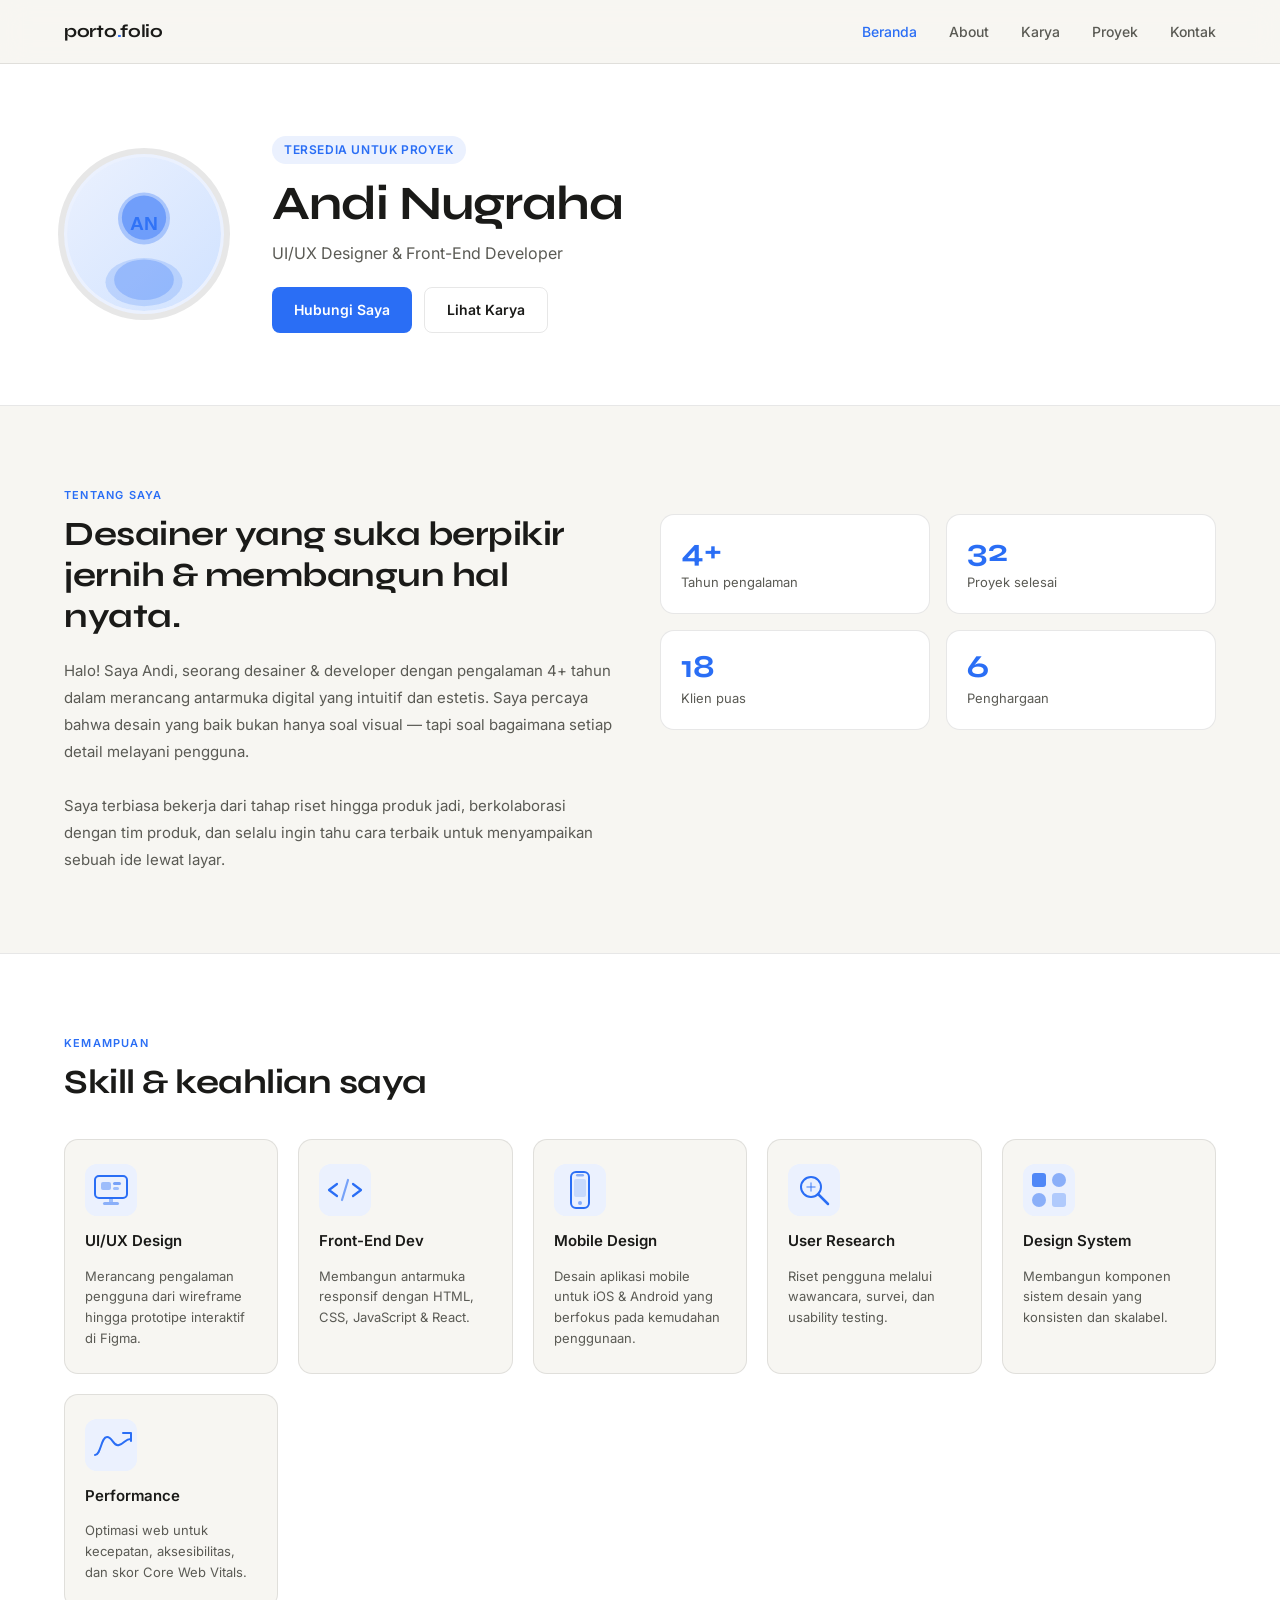
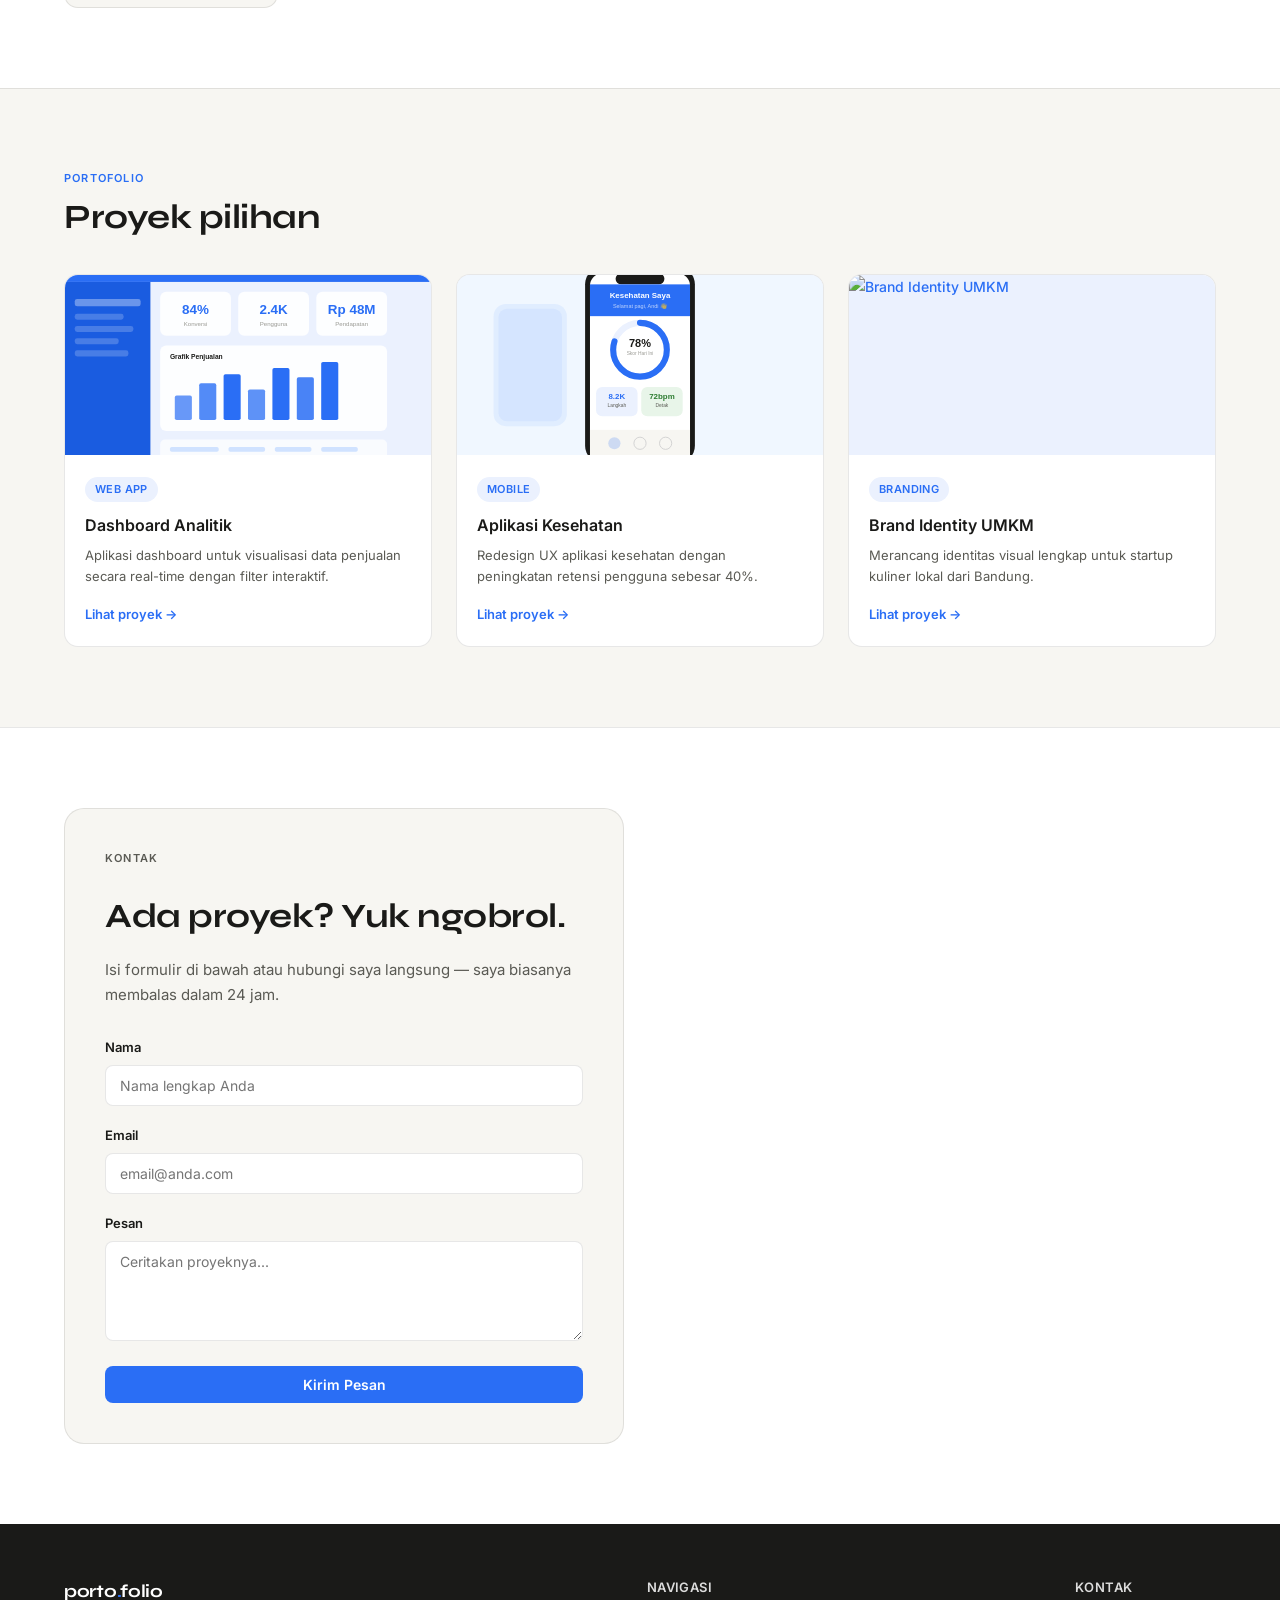
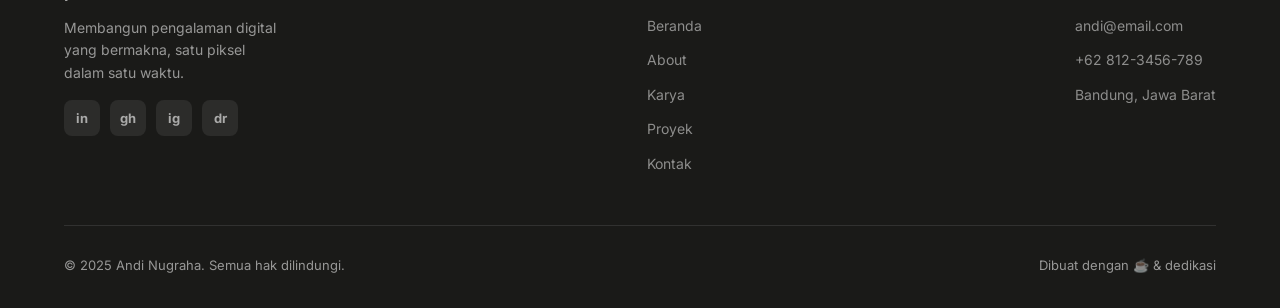
==== index.html @ 12b33050 "Add files via upload" ====
<!DOCTYPE html>
<html lang="id">
<head>
  <meta charset="UTF-8" />
  <meta name="viewport" content="width=device-width, initial-scale=1.0" />
  <title>Portofolio — Andi Nugraha</title>

  <!-- Google Fonts -->
  <link rel="preconnect" href="https://fonts.googleapis.com" />
  <link rel="preconnect" href="https://fonts.gstatic.com" crossorigin />
  <link href="https://fonts.googleapis.com/css2?family=Inter:wght@300;400;500;600&family=Syne:wght@400;600;700&display=swap" rel="stylesheet" />

  <!-- Stylesheet -->
  <link rel="stylesheet" href="style.css" />
</head>
<body>

  <!-- ══════════════════════════════
       NAVIGATION
       ══════════════════════════════ -->
  <nav>
    <a href="#beranda" class="nav-logo">porto<span>.</span>folio</a>
    <ul class="nav-links" id="navLinks">
      <li><a href="#beranda">Beranda</a></li>
      <li><a href="#about">About</a></li>
      <li><a href="#karya">Karya</a></li>
      <li><a href="#proyek">Proyek</a></li>
      <li><a href="#kontak">Kontak</a></li>
    </ul>
    <button class="nav-toggle" id="navToggle" aria-label="Buka menu" aria-expanded="false">
      <span></span>
      <span></span>
      <span></span>
    </button>
  </nav>


  <main>

    <!-- ══════════════════════════════
         HERO — #beranda
         ══════════════════════════════ -->
    <section id="beranda">
      <div class="hero-photo">
        <!-- Ganti dengan foto Anda: <img src="assets/images/avatar.jpg" alt="Foto Andi Nugraha" /> -->
        <img src="assets/images/avatar.svg" alt="Foto Andi Nugraha" />
      </div>
      <div class="hero-text">
        <div class="hero-badge">Tersedia untuk proyek</div>
        <h1 class="hero-name">Andi Nugraha</h1>
        <p class="hero-title">UI/UX Designer &amp; Front-End Developer</p>
        <div class="hero-cta">
          <a href="#kontak" class="btn btn-primary">Hubungi Saya</a>
          <a href="#karya" class="btn btn-outline">Lihat Karya</a>
        </div>
      </div>
    </section>


    <!-- ══════════════════════════════
         ABOUT — #about
         ══════════════════════════════ -->
    <section id="about">
      <p class="section-label">Tentang Saya</p>
      <div class="about-grid">

        <div>
          <h2 class="section-title">Desainer yang suka berpikir jernih &amp; membangun hal nyata.</h2>
          <p class="about-text">
            Halo! Saya Andi, seorang desainer &amp; developer dengan pengalaman 4+ tahun dalam
            merancang antarmuka digital yang intuitif dan estetis. Saya percaya bahwa desain yang
            baik bukan hanya soal visual — tapi soal bagaimana setiap detail melayani pengguna.
            <br /><br />
            Saya terbiasa bekerja dari tahap riset hingga produk jadi, berkolaborasi dengan tim
            produk, dan selalu ingin tahu cara terbaik untuk menyampaikan sebuah ide lewat layar.
          </p>
        </div>

        <div class="about-stats">
          <div class="stat-card">
            <div class="stat-num">4+</div>
            <div class="stat-label">Tahun pengalaman</div>
          </div>
          <div class="stat-card">
            <div class="stat-num">32</div>
            <div class="stat-label">Proyek selesai</div>
          </div>
          <div class="stat-card">
            <div class="stat-num">18</div>
            <div class="stat-label">Klien puas</div>
          </div>
          <div class="stat-card">
            <div class="stat-num">6</div>
            <div class="stat-label">Penghargaan</div>
          </div>
        </div>

      </div>
    </section>


    <!-- ══════════════════════════════
         SKILLS — #karya
         ══════════════════════════════ -->
    <section id="karya">
      <p class="section-label">Kemampuan</p>
      <h2 class="section-title">Skill &amp; keahlian saya</h2>
      <div class="skills-grid">

        <div class="skill-card">
          <div class="skill-icon">
            <img src="assets/icons/skill-uiux.svg" alt="UI/UX icon" />
          </div>
          <div class="skill-name">UI/UX Design</div>
          <p class="skill-desc">Merancang pengalaman pengguna dari wireframe hingga prototipe interaktif di Figma.</p>
        </div>

        <div class="skill-card">
          <div class="skill-icon">
            <img src="assets/icons/skill-frontend.svg" alt="Frontend icon" />
          </div>
          <div class="skill-name">Front-End Dev</div>
          <p class="skill-desc">Membangun antarmuka responsif dengan HTML, CSS, JavaScript &amp; React.</p>
        </div>

        <div class="skill-card">
          <div class="skill-icon">
            <img src="assets/icons/skill-mobile.svg" alt="Mobile icon" />
          </div>
          <div class="skill-name">Mobile Design</div>
          <p class="skill-desc">Desain aplikasi mobile untuk iOS &amp; Android yang berfokus pada kemudahan penggunaan.</p>
        </div>

        <div class="skill-card">
          <div class="skill-icon">
            <img src="assets/icons/skill-research.svg" alt="Research icon" />
          </div>
          <div class="skill-name">User Research</div>
          <p class="skill-desc">Riset pengguna melalui wawancara, survei, dan usability testing.</p>
        </div>

        <div class="skill-card">
          <div class="skill-icon">
            <img src="assets/icons/skill-designsystem.svg" alt="Design System icon" />
          </div>
          <div class="skill-name">Design System</div>
          <p class="skill-desc">Membangun komponen sistem desain yang konsisten dan skalabel.</p>
        </div>

        <div class="skill-card">
          <div class="skill-icon">
            <img src="assets/icons/skill-performance.svg" alt="Performance icon" />
          </div>
          <div class="skill-name">Performance</div>
          <p class="skill-desc">Optimasi web untuk kecepatan, aksesibilitas, dan skor Core Web Vitals.</p>
        </div>

      </div>
    </section>


    <!-- ══════════════════════════════
         PROJECTS — #proyek
         ══════════════════════════════ -->
    <section id="proyek">
      <p class="section-label">Portofolio</p>
      <h2 class="section-title">Proyek pilihan</h2>
      <div class="projects-grid">

        <div class="project-card">
          <div class="project-thumb">
            <img src="assets/images/project1.svg" alt="Dashboard Analitik" />
          </div>
          <div class="project-body">
            <span class="project-tag">Web App</span>
            <p class="project-name">Dashboard Analitik</p>
            <p class="project-desc">Aplikasi dashboard untuk visualisasi data penjualan secara real-time dengan filter interaktif.</p>
            <a href="#" class="project-link">Lihat proyek →</a>
          </div>
        </div>

        <div class="project-card">
          <div class="project-thumb">
            <img src="assets/images/project2.svg" alt="Aplikasi Kesehatan" />
          </div>
          <div class="project-body">
            <span class="project-tag">Mobile</span>
            <p class="project-name">Aplikasi Kesehatan</p>
            <p class="project-desc">Redesign UX aplikasi kesehatan dengan peningkatan retensi pengguna sebesar 40%.</p>
            <a href="#" class="project-link">Lihat proyek →</a>
          </div>
        </div>

        <div class="project-card">
          <div class="project-thumb">
            <img src="assets/images/project3.svg" alt="Brand Identity UMKM" />
          </div>
          <div class="project-body">
            <span class="project-tag">Branding</span>
            <p class="project-name">Brand Identity UMKM</p>
            <p class="project-desc">Merancang identitas visual lengkap untuk startup kuliner lokal dari Bandung.</p>
            <a href="#" class="project-link">Lihat proyek →</a>
          </div>
        </div>

      </div>
    </section>


    <!-- ══════════════════════════════
         CONTACT — #kontak
         ══════════════════════════════ -->
    <section id="kontak">
      <div class="kontak-inner">
        <p class="section-label">Kontak</p>
        <h2 class="section-title">Ada proyek? Yuk ngobrol.</h2>
        <p>Isi formulir di bawah atau hubungi saya langsung — saya biasanya membalas dalam 24 jam.</p>

        <div class="form-group">
          <label for="nama">Nama</label>
          <input type="text" id="nama" placeholder="Nama lengkap Anda" />
        </div>
        <div class="form-group">
          <label for="email">Email</label>
          <input type="email" id="email" placeholder="email@anda.com" />
        </div>
        <div class="form-group">
          <label for="pesan">Pesan</label>
          <textarea id="pesan" placeholder="Ceritakan proyeknya..."></textarea>
        </div>

        <button class="btn btn-primary btn-full" onclick="kirimPesan()">Kirim Pesan</button>
      </div>
    </section>

  </main>


  <!-- ══════════════════════════════
       FOOTER
       ══════════════════════════════ -->
  <footer>
    <div class="footer-top">

      <div class="footer-brand">
        <a href="#beranda" class="nav-logo">porto<span>.</span>folio</a>
        <p>Membangun pengalaman digital yang bermakna, satu piksel dalam satu waktu.</p>
        <div class="footer-socials">
          <a href="#" class="social-btn" aria-label="LinkedIn">in</a>
          <a href="#" class="social-btn" aria-label="GitHub">gh</a>
          <a href="#" class="social-btn" aria-label="Instagram">ig</a>
          <a href="#" class="social-btn" aria-label="Dribbble">dr</a>
        </div>
      </div>

      <div class="footer-col">
        <h4>Navigasi</h4>
        <ul>
          <li><a href="#beranda">Beranda</a></li>
          <li><a href="#about">About</a></li>
          <li><a href="#karya">Karya</a></li>
          <li><a href="#proyek">Proyek</a></li>
          <li><a href="#kontak">Kontak</a></li>
        </ul>
      </div>

      <div class="footer-col">
        <h4>Kontak</h4>
        <ul>
          <li><a href="mailto:andi@email.com">andi@email.com</a></li>
          <li><a href="tel:+628123456789">+62 812-3456-789</a></li>
          <li><a href="#">Bandung, Jawa Barat</a></li>
        </ul>
      </div>

    </div>
    <div class="footer-bottom">
      <span>© 2025 Andi Nugraha. Semua hak dilindungi.</span>
      <span>Dibuat dengan ☕ &amp; dedikasi</span>
    </div>
  </footer>

  <!-- Script -->
  <script src="script.js"></script>

</body>
</html>
---- style.css ----
/* ══════════════════════════════════
   PORTFOLIO — style.css
   ══════════════════════════════════ */

/* ── RESET & BASE ── */
*, *::before, *::after {
  box-sizing: border-box;
  margin: 0;
  padding: 0;
}

:root {
  --bg:           #F7F6F2;
  --surface:      #FFFFFF;
  --ink:          #1A1A18;
  --ink-2:        #5A5A54;
  --ink-3:        #9A9A94;
  --accent:       #2A6EF5;
  --accent-light: #EBF1FE;
  --border:       rgba(26, 26, 24, 0.10);
  --radius:       14px;
  --nav-h:        64px;
}

html {
  scroll-behavior: smooth;
}

body {
  font-family: 'Inter', sans-serif;
  background: var(--bg);
  color: var(--ink);
  line-height: 1.7;
  font-size: 15px;
}


/* ══════════════════════════════════
   NAVIGATION
   ══════════════════════════════════ */
nav {
  position: fixed;
  top: 0; left: 0; right: 0;
  z-index: 100;
  height: var(--nav-h);
  background: rgba(247, 246, 242, 0.88);
  backdrop-filter: blur(14px);
  border-bottom: 1px solid var(--border);
  display: flex;
  align-items: center;
  justify-content: space-between;
  padding: 0 5%;
}

.nav-logo {
  font-family: 'Syne', sans-serif;
  font-size: 18px;
  font-weight: 700;
  letter-spacing: -0.3px;
  color: var(--ink);
  text-decoration: none;
}

.nav-logo span {
  color: var(--accent);
}

.nav-links {
  display: flex;
  gap: 2rem;
  list-style: none;
}

.nav-links a {
  text-decoration: none;
  font-size: 14px;
  font-weight: 500;
  color: var(--ink-2);
  transition: color 0.2s;
}

.nav-links a:hover {
  color: var(--accent);
}

.nav-toggle {
  display: none;
  cursor: pointer;
  background: none;
  border: none;
  padding: 6px;
}

.nav-toggle span {
  display: block;
  width: 22px;
  height: 2px;
  background: var(--ink);
  margin: 4px 0;
  transition: transform 0.25s, opacity 0.25s;
}


/* ══════════════════════════════════
   LAYOUT
   ══════════════════════════════════ */
main {
  padding-top: var(--nav-h);
}

section {
  padding: 80px 5%;
}


/* ══════════════════════════════════
   SHARED COMPONENTS
   ══════════════════════════════════ */
.section-label {
  font-size: 11px;
  font-weight: 600;
  letter-spacing: 1.2px;
  text-transform: uppercase;
  color: var(--accent);
  margin-bottom: 10px;
}

.section-title {
  font-family: 'Syne', sans-serif;
  font-size: clamp(22px, 3.5vw, 34px);
  font-weight: 700;
  letter-spacing: -0.5px;
  margin-bottom: 20px;
  line-height: 1.2;
}

.btn {
  display: inline-flex;
  align-items: center;
  gap: 6px;
  padding: 10px 22px;
  border-radius: 8px;
  font-size: 14px;
  font-weight: 600;
  text-decoration: none;
  transition: all 0.2s;
  cursor: pointer;
  border: none;
  font-family: 'Inter', sans-serif;
}

.btn-primary {
  background: var(--accent);
  color: #fff;
}

.btn-primary:hover {
  background: #1a5ce0;
  transform: translateY(-1px);
}

.btn-outline {
  background: transparent;
  color: var(--ink);
  border: 1.5px solid var(--border);
}

.btn-outline:hover {
  border-color: var(--accent);
  color: var(--accent);
}


/* ══════════════════════════════════
   HERO SECTION — #beranda
   ══════════════════════════════════ */
#beranda {
  background: var(--surface);
  border-bottom: 1px solid var(--border);
  display: flex;
  align-items: center;
  gap: 48px;
  padding: 72px 5%;
}

.hero-photo {
  flex-shrink: 0;
  width: 160px;
  height: 160px;
  border-radius: 50%;
  overflow: hidden;
  border: 3px solid var(--accent-light);
  outline: 6px solid var(--border);
  background: var(--accent-light);
  display: flex;
  align-items: center;
  justify-content: center;
}

.hero-photo img {
  width: 100%;
  height: 100%;
  object-fit: cover;
}

.hero-photo-placeholder {
  width: 100%;
  height: 100%;
  display: flex;
  align-items: center;
  justify-content: center;
  background: linear-gradient(135deg, var(--accent-light) 0%, #D0E2FF 100%);
  color: var(--accent);
  font-size: 48px;
  font-weight: 700;
  font-family: 'Syne', sans-serif;
}

.hero-text {
  flex: 1;
}

.hero-badge {
  display: inline-block;
  font-size: 12px;
  font-weight: 600;
  letter-spacing: 0.6px;
  text-transform: uppercase;
  background: var(--accent-light);
  color: var(--accent);
  padding: 4px 12px;
  border-radius: 20px;
  margin-bottom: 12px;
}

.hero-name {
  font-family: 'Syne', sans-serif;
  font-size: clamp(28px, 5vw, 48px);
  font-weight: 700;
  line-height: 1.15;
  letter-spacing: -1px;
  color: var(--ink);
  margin-bottom: 8px;
}

.hero-title {
  font-size: 16px;
  color: var(--ink-2);
  margin-bottom: 20px;
}

.hero-cta {
  display: flex;
  gap: 12px;
  flex-wrap: wrap;
}


/* ══════════════════════════════════
   ABOUT SECTION — #about
   ══════════════════════════════════ */
#about {
  background: var(--bg);
}

.about-grid {
  display: grid;
  grid-template-columns: 1fr 1fr;
  gap: 40px;
  align-items: start;
}

.about-text {
  color: var(--ink-2);
  line-height: 1.8;
}

.about-stats {
  display: grid;
  grid-template-columns: 1fr 1fr;
  gap: 16px;
}

.stat-card {
  background: var(--surface);
  border: 1px solid var(--border);
  border-radius: var(--radius);
  padding: 20px;
}

.stat-num {
  font-family: 'Syne', sans-serif;
  font-size: 32px;
  font-weight: 700;
  color: var(--accent);
  line-height: 1;
  margin-bottom: 4px;
}

.stat-label {
  font-size: 13px;
  color: var(--ink-2);
}


/* ══════════════════════════════════
   SKILLS SECTION — #karya
   ══════════════════════════════════ */
#karya {
  background: var(--surface);
  border-top: 1px solid var(--border);
}

.skills-grid {
  display: grid;
  grid-template-columns: repeat(auto-fill, minmax(200px, 1fr));
  gap: 20px;
  margin-top: 36px;
}

.skill-card {
  background: var(--bg);
  border: 1px solid var(--border);
  border-radius: var(--radius);
  padding: 24px 20px;
  display: flex;
  flex-direction: column;
  align-items: flex-start;
  gap: 12px;
  transition: border-color 0.2s, transform 0.2s;
}

.skill-card:hover {
  border-color: var(--accent);
  transform: translateY(-3px);
}

.skill-icon {
  width: 52px;
  height: 52px;
  border-radius: 12px;
  overflow: hidden;
  background: var(--accent-light);
  display: flex;
  align-items: center;
  justify-content: center;
  font-size: 24px;
}

.skill-icon img {
  width: 100%;
  height: 100%;
  object-fit: contain;
}

.skill-name {
  font-weight: 600;
  font-size: 15px;
  color: var(--ink);
}

.skill-desc {
  font-size: 13px;
  color: var(--ink-2);
  line-height: 1.6;
}


/* ══════════════════════════════════
   PROJECTS SECTION — #proyek
   ══════════════════════════════════ */
#proyek {
  background: var(--bg);
  border-top: 1px solid var(--border);
}

.projects-grid {
  display: grid;
  grid-template-columns: repeat(auto-fill, minmax(280px, 1fr));
  gap: 24px;
  margin-top: 36px;
}

.project-card {
  background: var(--surface);
  border: 1px solid var(--border);
  border-radius: var(--radius);
  overflow: hidden;
  transition: transform 0.2s, border-color 0.2s;
}

.project-card:hover {
  transform: translateY(-4px);
  border-color: var(--accent);
}

.project-thumb {
  width: 100%;
  height: 180px;
  background: var(--accent-light);
  display: flex;
  align-items: center;
  justify-content: center;
  color: var(--accent);
  font-size: 14px;
  font-weight: 500;
  overflow: hidden;
}

.project-thumb img {
  width: 100%;
  height: 100%;
  object-fit: cover;
}

.project-body {
  padding: 20px;
}

.project-tag {
  display: inline-block;
  font-size: 11px;
  font-weight: 600;
  letter-spacing: 0.4px;
  text-transform: uppercase;
  background: var(--accent-light);
  color: var(--accent);
  padding: 3px 10px;
  border-radius: 20px;
  margin-bottom: 10px;
}

.project-name {
  font-weight: 600;
  font-size: 16px;
  margin-bottom: 6px;
}

.project-desc {
  font-size: 13px;
  color: var(--ink-2);
  line-height: 1.6;
  margin-bottom: 14px;
}

.project-link {
  font-size: 13px;
  font-weight: 600;
  color: var(--accent);
  text-decoration: none;
  display: inline-flex;
  align-items: center;
  gap: 4px;
}

.project-link:hover {
  text-decoration: underline;
}


/* ══════════════════════════════════
   CONTACT SECTION — #kontak
   ══════════════════════════════════ */
#kontak {
  background: var(--surface);
  border-top: 1px solid var(--border);
}

.kontak-inner {
  max-width: 560px;
  background: var(--bg);
  border: 1px solid var(--border);
  border-radius: 20px;
  padding: 40px;
}

.kontak-inner p {
  color: var(--ink-2);
  margin-bottom: 28px;
}

.form-group {
  margin-bottom: 18px;
}

.form-group label {
  display: block;
  font-size: 13px;
  font-weight: 600;
  margin-bottom: 7px;
  color: var(--ink);
}

.form-group input,
.form-group textarea {
  width: 100%;
  padding: 11px 14px;
  border: 1.5px solid var(--border);
  border-radius: 8px;
  font-family: 'Inter', sans-serif;
  font-size: 14px;
  color: var(--ink);
  background: var(--surface);
  transition: border-color 0.2s;
  outline: none;
  resize: vertical;
}

.form-group input:focus,
.form-group textarea:focus {
  border-color: var(--accent);
}

.form-group textarea {
  min-height: 100px;
}

.btn-full {
  width: 100%;
  justify-content: center;
}


/* ══════════════════════════════════
   FOOTER
   ══════════════════════════════════ */
footer {
  background: var(--ink);
  color: rgba(255, 255, 255, 0.55);
  padding: 52px 5% 32px;
}

.footer-top {
  display: flex;
  justify-content: space-between;
  align-items: flex-start;
  gap: 40px;
  flex-wrap: wrap;
  padding-bottom: 40px;
  border-bottom: 1px solid rgba(255, 255, 255, 0.10);
  margin-bottom: 28px;
}

.footer-brand .nav-logo {
  color: #fff;
}

.footer-brand p {
  font-size: 14px;
  margin-top: 10px;
  max-width: 220px;
  line-height: 1.6;
}

.footer-col h4 {
  font-size: 13px;
  font-weight: 600;
  letter-spacing: 0.4px;
  color: rgba(255, 255, 255, 0.85);
  text-transform: uppercase;
  margin-bottom: 14px;
}

.footer-col ul {
  list-style: none;
}

.footer-col ul li {
  margin-bottom: 9px;
}

.footer-col ul a {
  font-size: 14px;
  color: rgba(255, 255, 255, 0.5);
  text-decoration: none;
  transition: color 0.2s;
}

.footer-col ul a:hover {
  color: #fff;
}

.footer-socials {
  display: flex;
  gap: 10px;
  margin-top: 16px;
}

.social-btn {
  width: 36px;
  height: 36px;
  border-radius: 8px;
  background: rgba(255, 255, 255, 0.08);
  display: flex;
  align-items: center;
  justify-content: center;
  color: rgba(255, 255, 255, 0.6);
  text-decoration: none;
  font-size: 13px;
  font-weight: 700;
  transition: background 0.2s, color 0.2s;
}

.social-btn:hover {
  background: var(--accent);
  color: #fff;
}

.footer-bottom {
  display: flex;
  justify-content: space-between;
  flex-wrap: wrap;
  gap: 8px;
  font-size: 13px;
}

.footer-bottom a {
  color: rgba(255, 255, 255, 0.4);
  text-decoration: none;
}

.footer-bottom a:hover {
  color: #fff;
}


/* ══════════════════════════════════
   RESPONSIVE — MOBILE
   ══════════════════════════════════ */
@media (max-width: 768px) {
  #beranda {
    flex-direction: column;
    text-align: center;
    padding: 48px 5%;
    gap: 28px;
  }

  .hero-cta {
    justify-content: center;
  }

  .about-grid {
    grid-template-columns: 1fr;
  }

  .nav-links {
    display: none;
    flex-direction: column;
    position: absolute;
    top: var(--nav-h);
    left: 0;
    right: 0;
    background: rgba(247, 246, 242, 0.98);
    padding: 16px 5%;
    border-bottom: 1px solid var(--border);
    gap: 1rem;
  }

  .nav-links.open {
    display: flex;
  }

  .nav-toggle {
    display: block;
  }

  .kontak-inner {
    padding: 28px 20px;
  }

  .footer-top {
    flex-direction: column;
  }
}


/* ══════════════════════════════════
   ACCESSIBILITY
   ══════════════════════════════════ */
@media (prefers-reduced-motion: reduce) {
  *, *::before, *::after {
    transition: none !important;
    animation: none !important;
  }
}
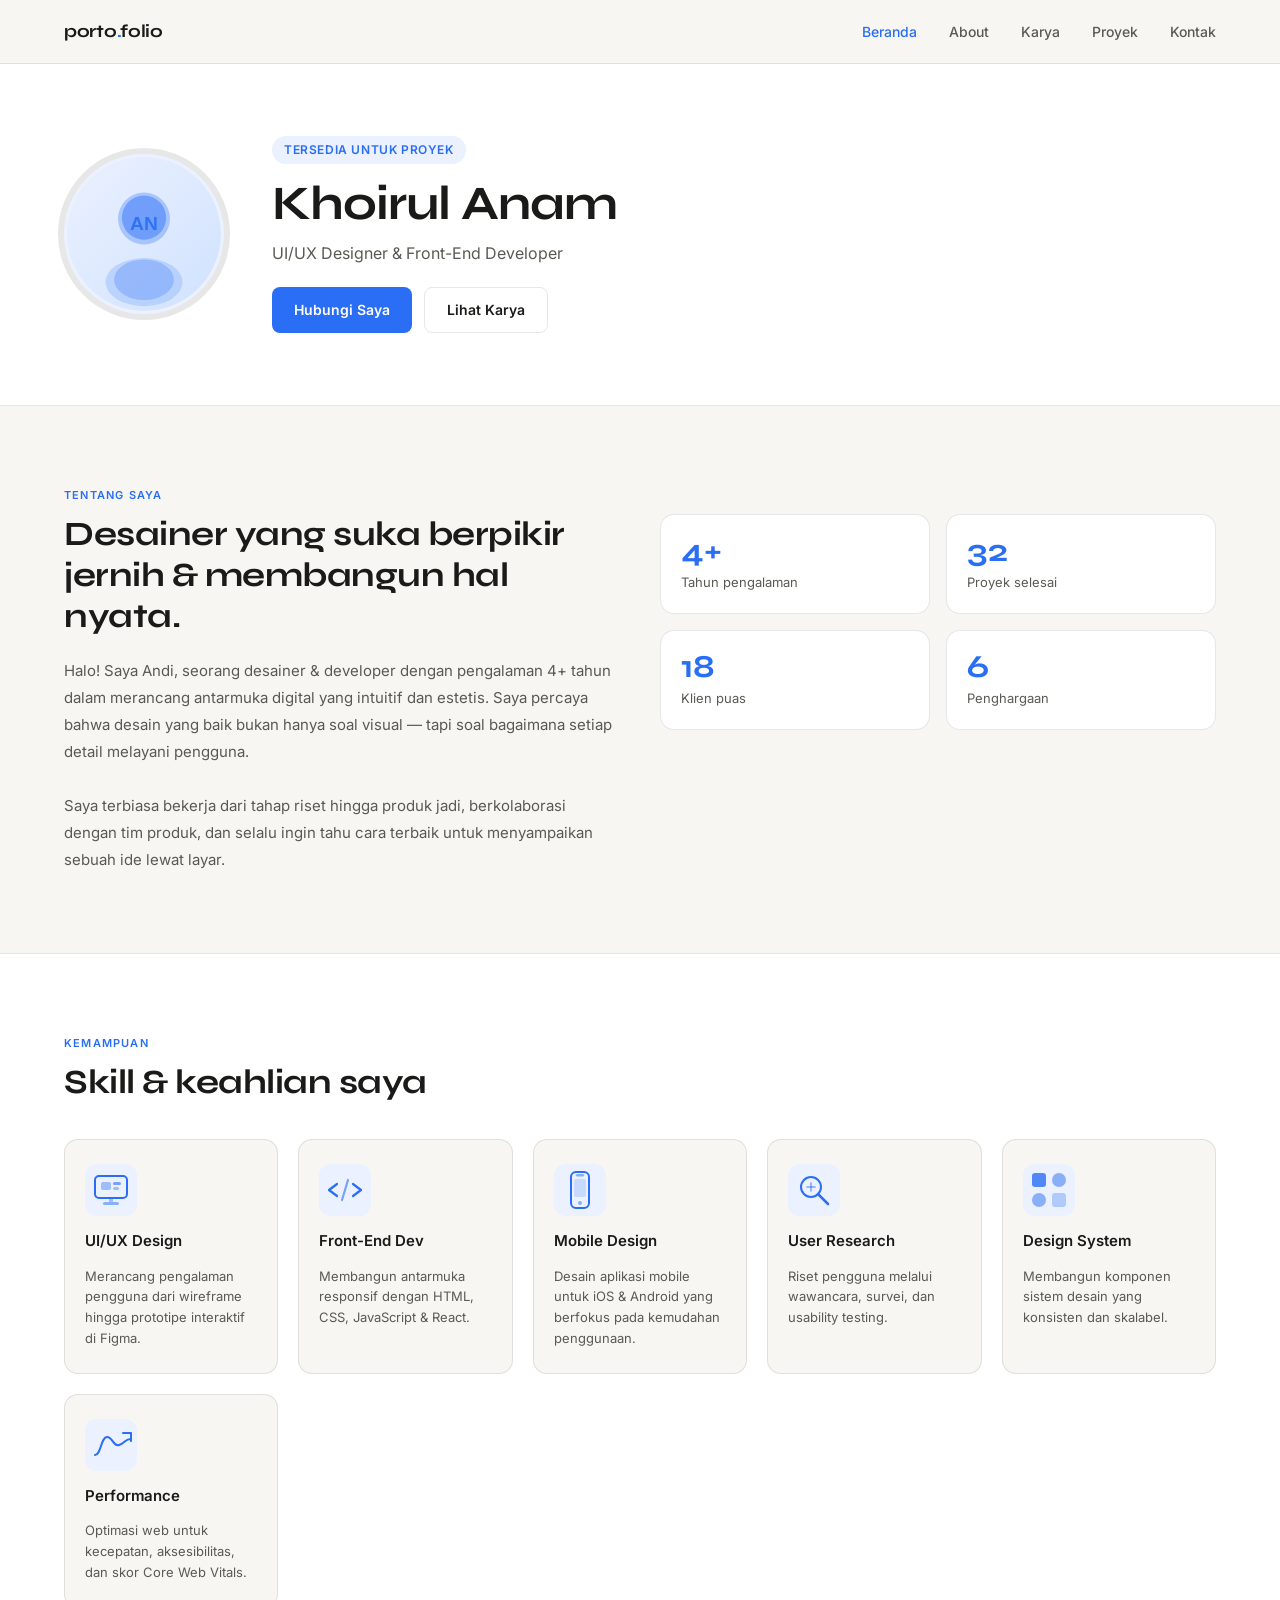
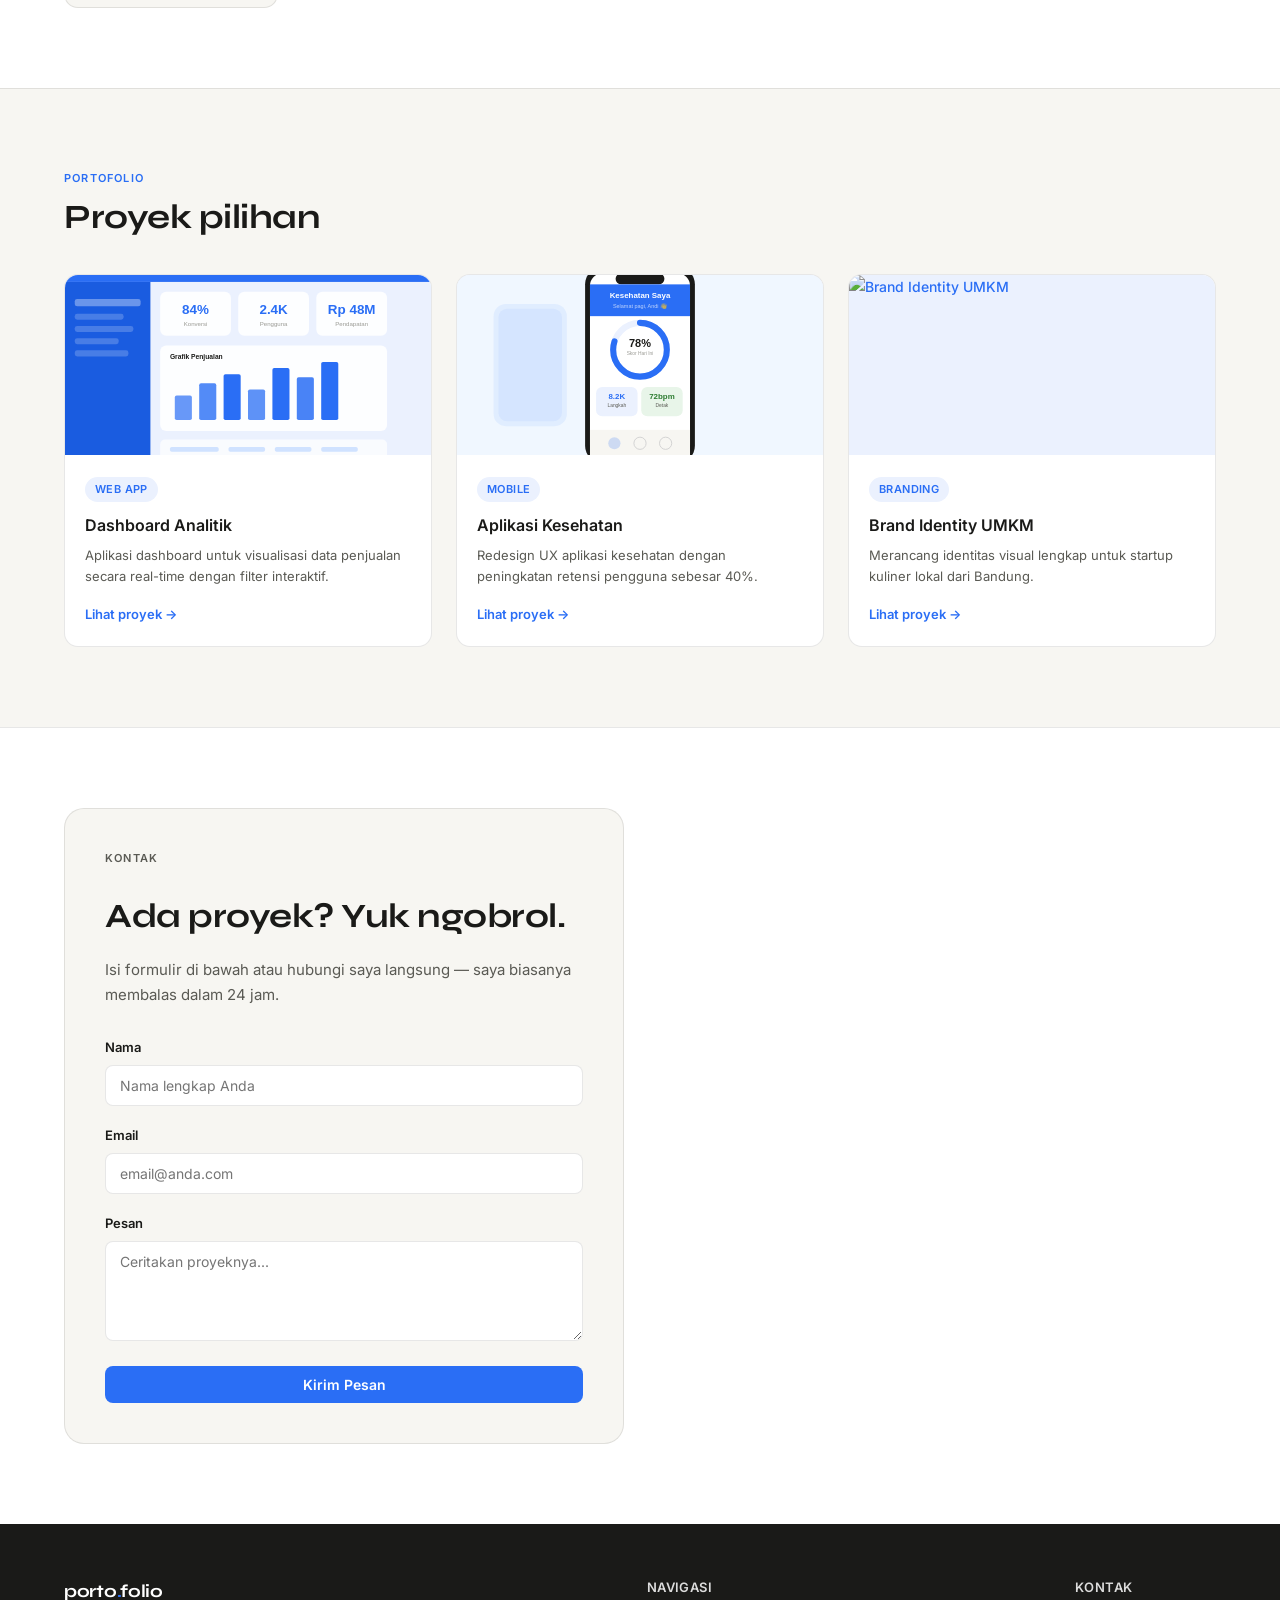
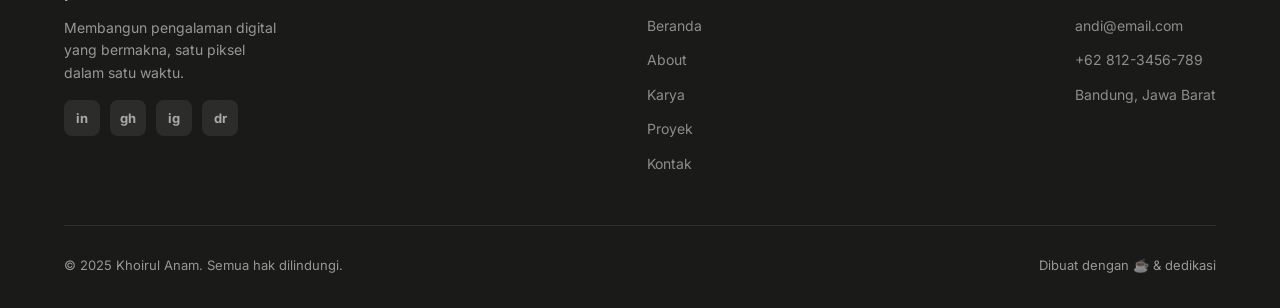
==== commit dccbd09a: "update nam" ====
--- a/index.html
+++ b/index.html
@@ -3,7 +3,7 @@
 <head>
   <meta charset="UTF-8" />
   <meta name="viewport" content="width=device-width, initial-scale=1.0" />
-  <title>Portofolio — Andi Nugraha</title>
+  <title>Portofolio — Khoirul Anam</title>
 
   <!-- Google Fonts -->
   <link rel="preconnect" href="https://fonts.googleapis.com" />
@@ -42,12 +42,12 @@
          ══════════════════════════════ -->
     <section id="beranda">
       <div class="hero-photo">
-        <!-- Ganti dengan foto Anda: <img src="assets/images/avatar.jpg" alt="Foto Andi Nugraha" /> -->
-        <img src="assets/images/avatar.svg" alt="Foto Andi Nugraha" />
+        <!-- Ganti dengan foto Anda: <img src="assets/images/avatar.jpg" alt="Foto Khoirul Anam" /> -->
+        <img src="assets/images/avatar.svg" alt="Foto Khoirul Anam" />
       </div>
       <div class="hero-text">
         <div class="hero-badge">Tersedia untuk proyek</div>
-        <h1 class="hero-name">Andi Nugraha</h1>
+        <h1 class="hero-name">Khoirul Anam</h1>
         <p class="hero-title">UI/UX Designer &amp; Front-End Developer</p>
         <div class="hero-cta">
           <a href="#kontak" class="btn btn-primary">Hubungi Saya</a>
@@ -275,7 +275,7 @@
 
     </div>
     <div class="footer-bottom">
-      <span>© 2025 Andi Nugraha. Semua hak dilindungi.</span>
+      <span>© 2025 Khoirul Anam. Semua hak dilindungi.</span>
       <span>Dibuat dengan ☕ &amp; dedikasi</span>
     </div>
   </footer>
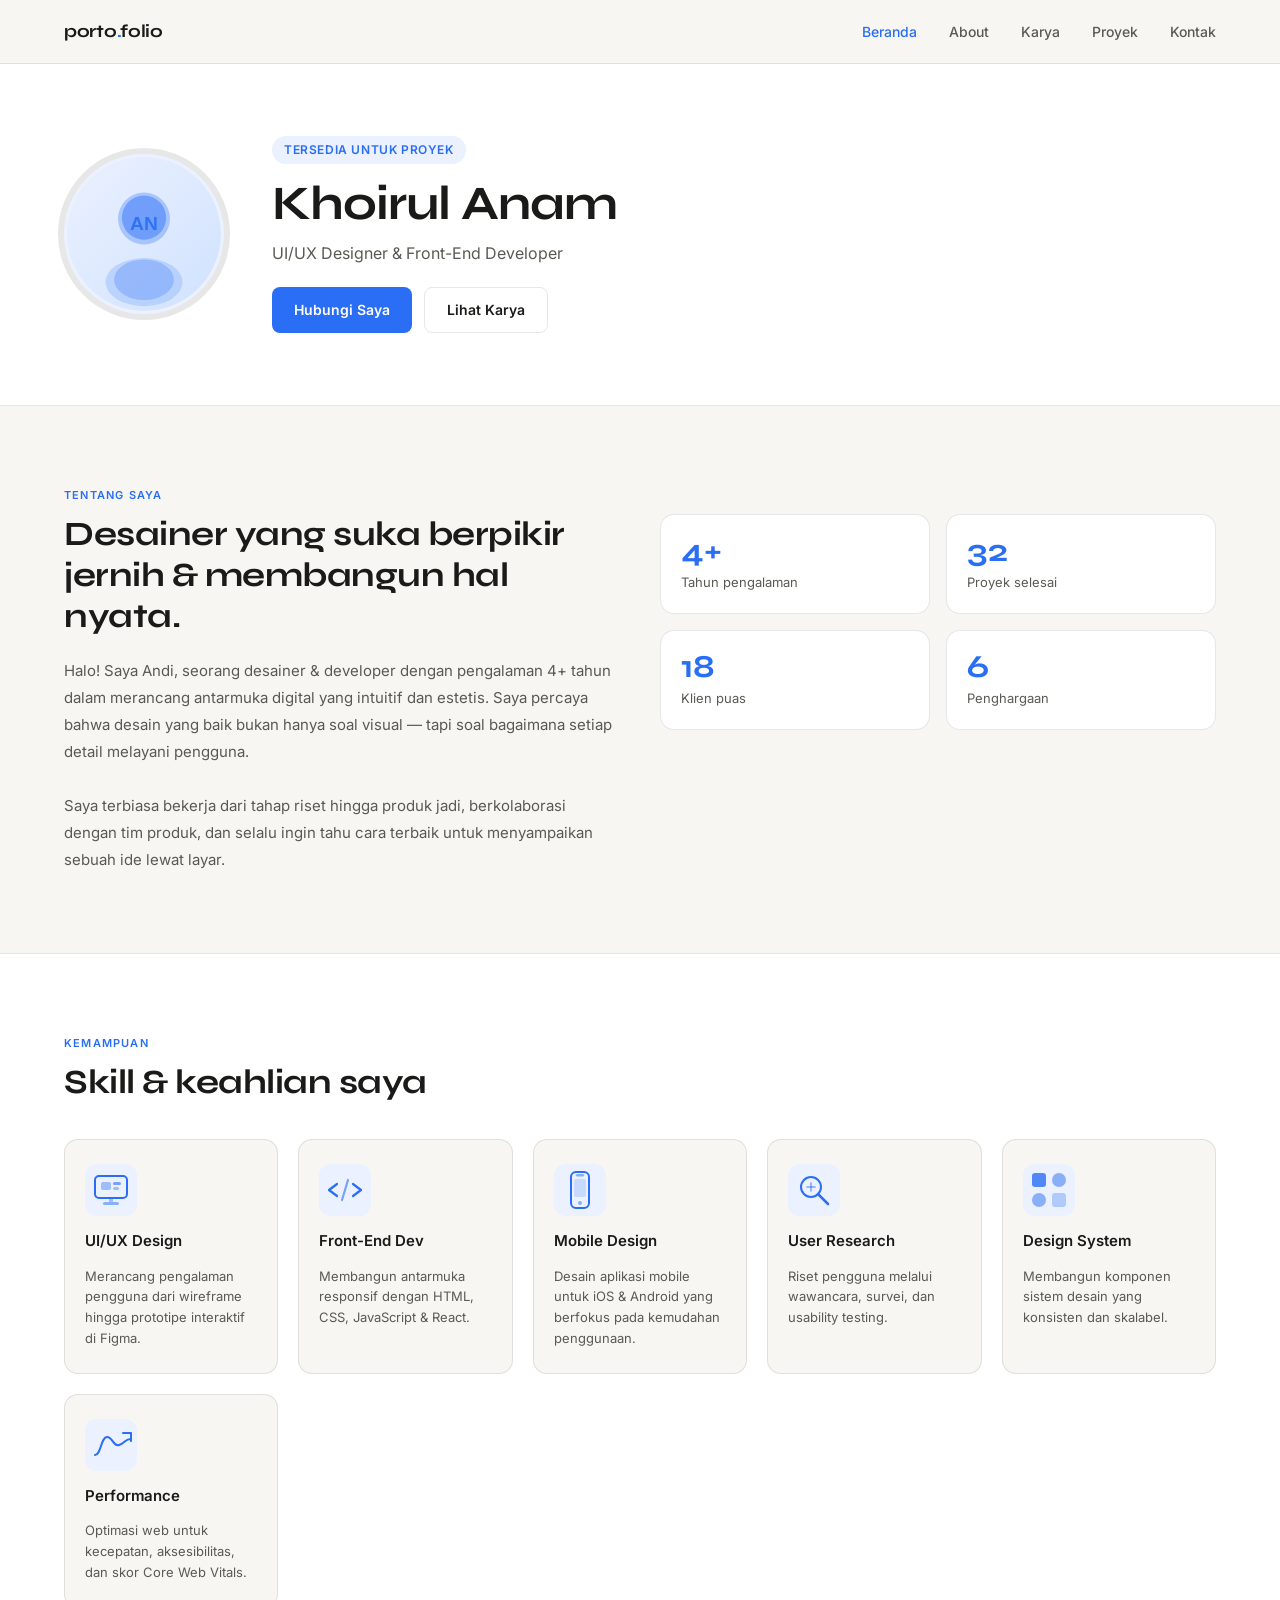
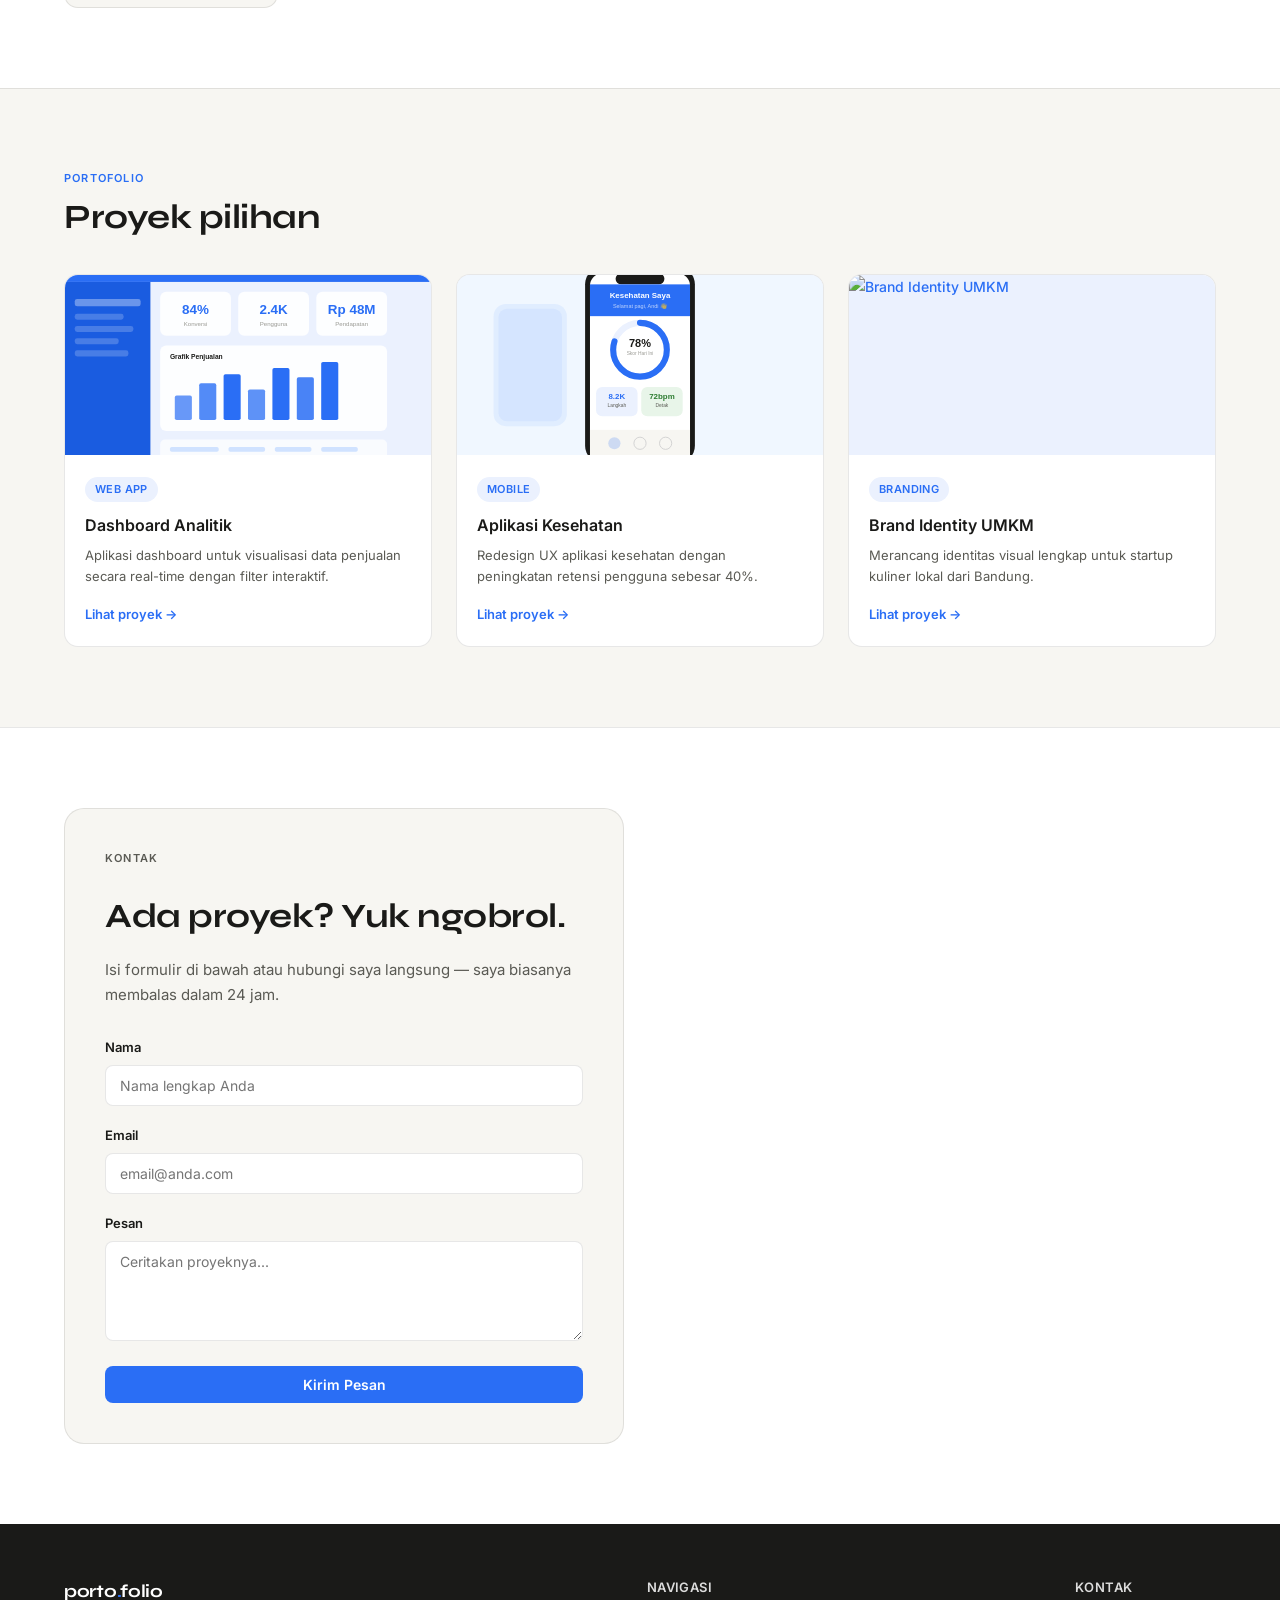
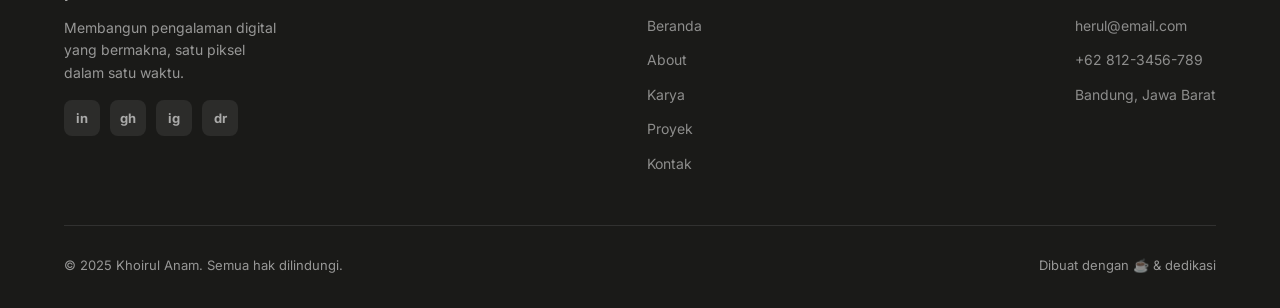
==== commit 5ccd5591: "update nam" ====
--- a/index.html
+++ b/index.html
@@ -267,7 +267,7 @@
       <div class="footer-col">
         <h4>Kontak</h4>
         <ul>
-          <li><a href="mailto:andi@email.com">andi@email.com</a></li>
+          <li><a href="mailto:andi@email.com">herul@email.com</a></li>
           <li><a href="tel:+628123456789">+62 812-3456-789</a></li>
           <li><a href="#">Bandung, Jawa Barat</a></li>
         </ul>
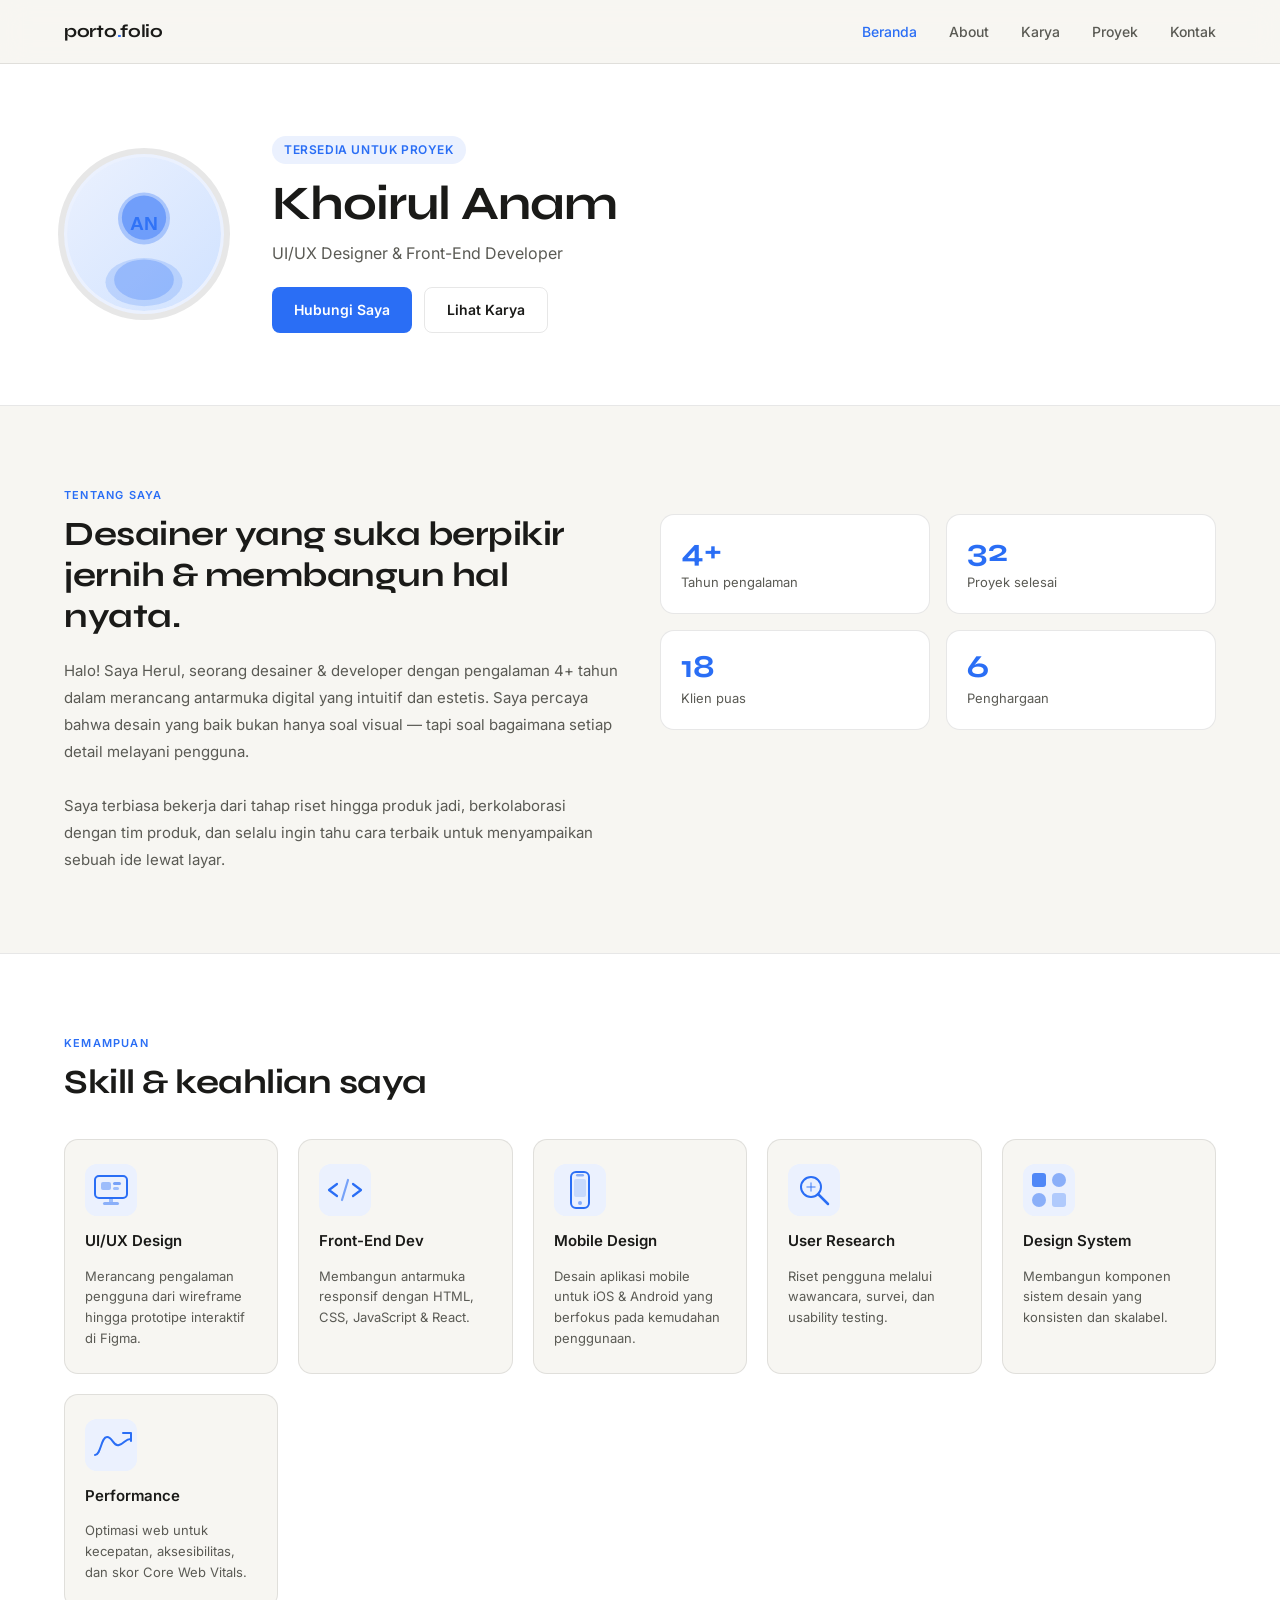
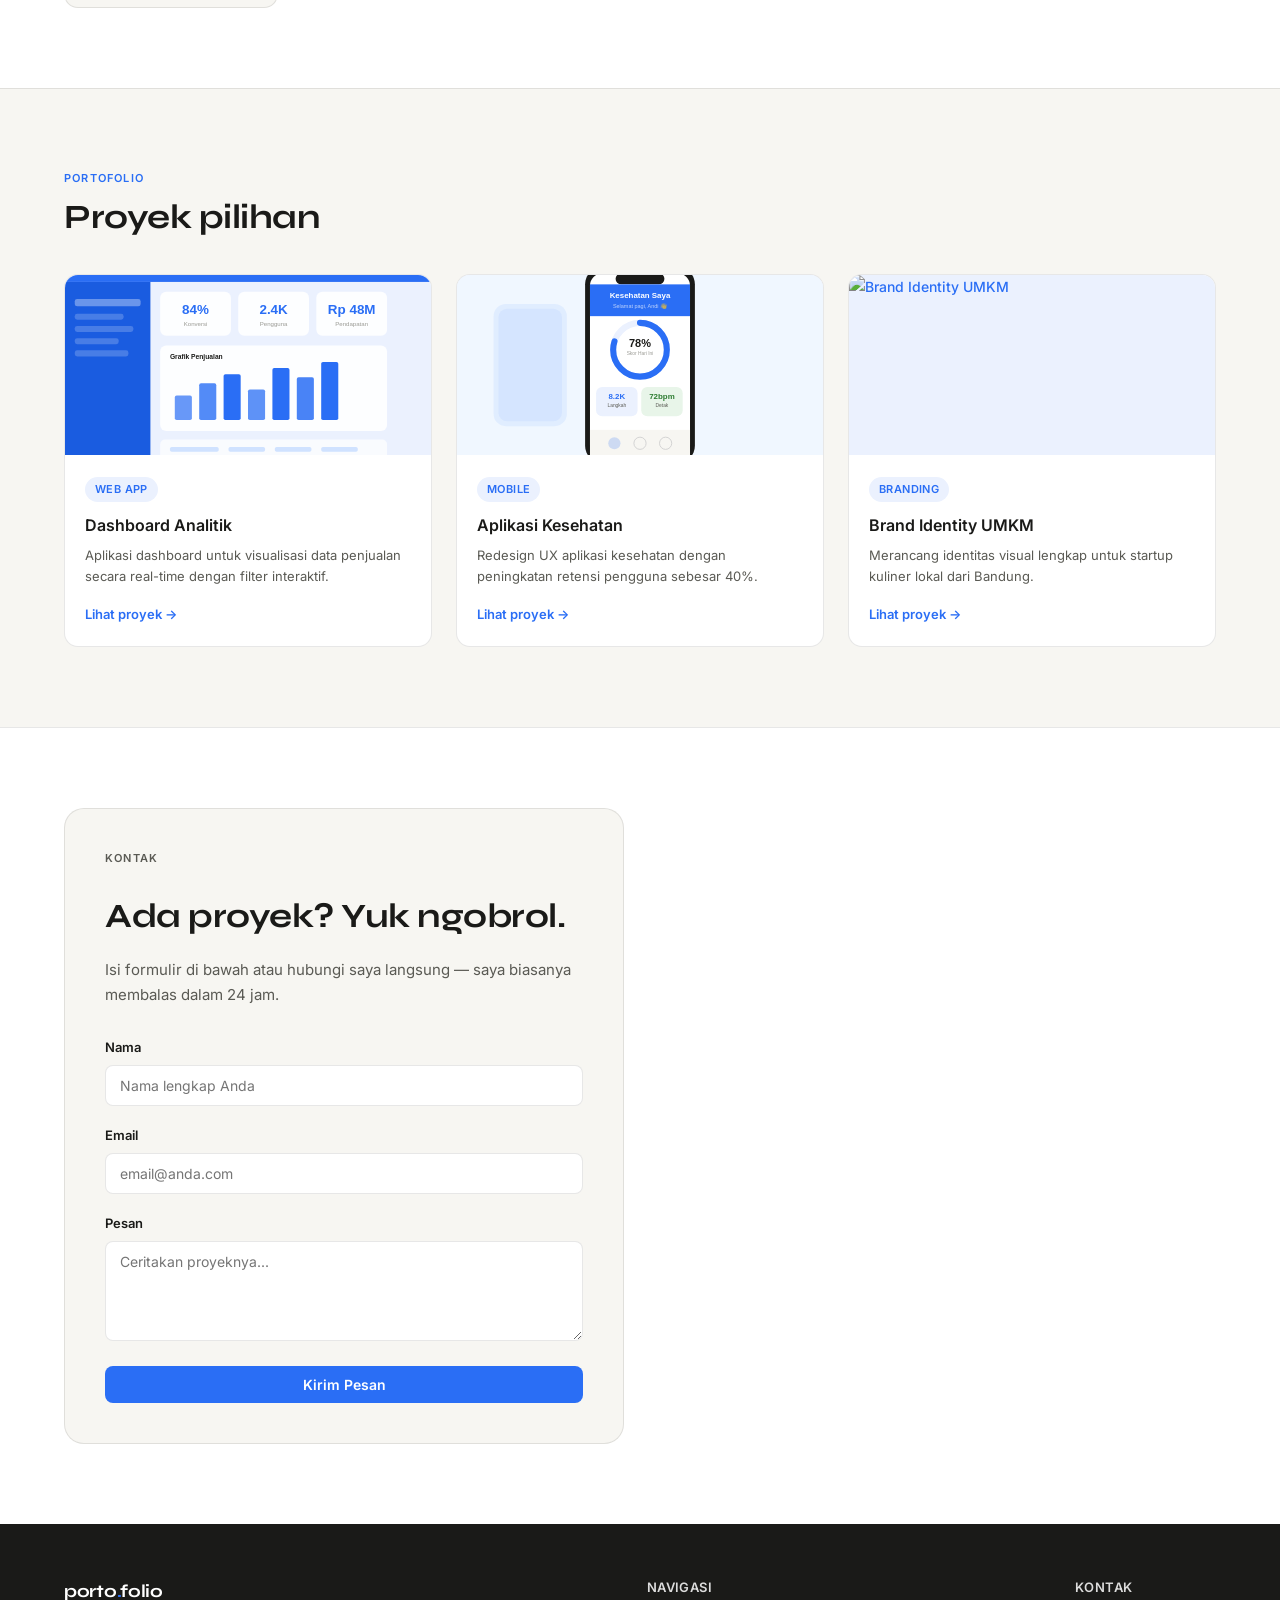
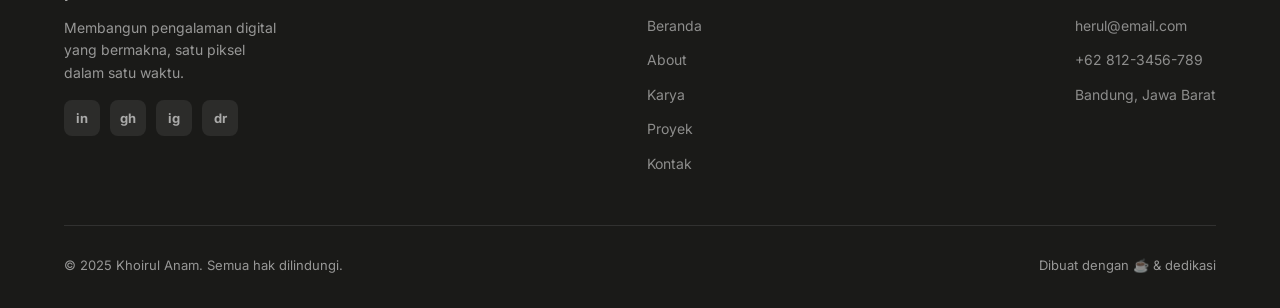
==== commit f8e9b76c: "update nam" ====
--- a/index.html
+++ b/index.html
@@ -67,7 +67,7 @@
         <div>
           <h2 class="section-title">Desainer yang suka berpikir jernih &amp; membangun hal nyata.</h2>
           <p class="about-text">
-            Halo! Saya Andi, seorang desainer &amp; developer dengan pengalaman 4+ tahun dalam
+            Halo! Saya Herul, seorang desainer &amp; developer dengan pengalaman 4+ tahun dalam
             merancang antarmuka digital yang intuitif dan estetis. Saya percaya bahwa desain yang
             baik bukan hanya soal visual — tapi soal bagaimana setiap detail melayani pengguna.
             <br /><br />
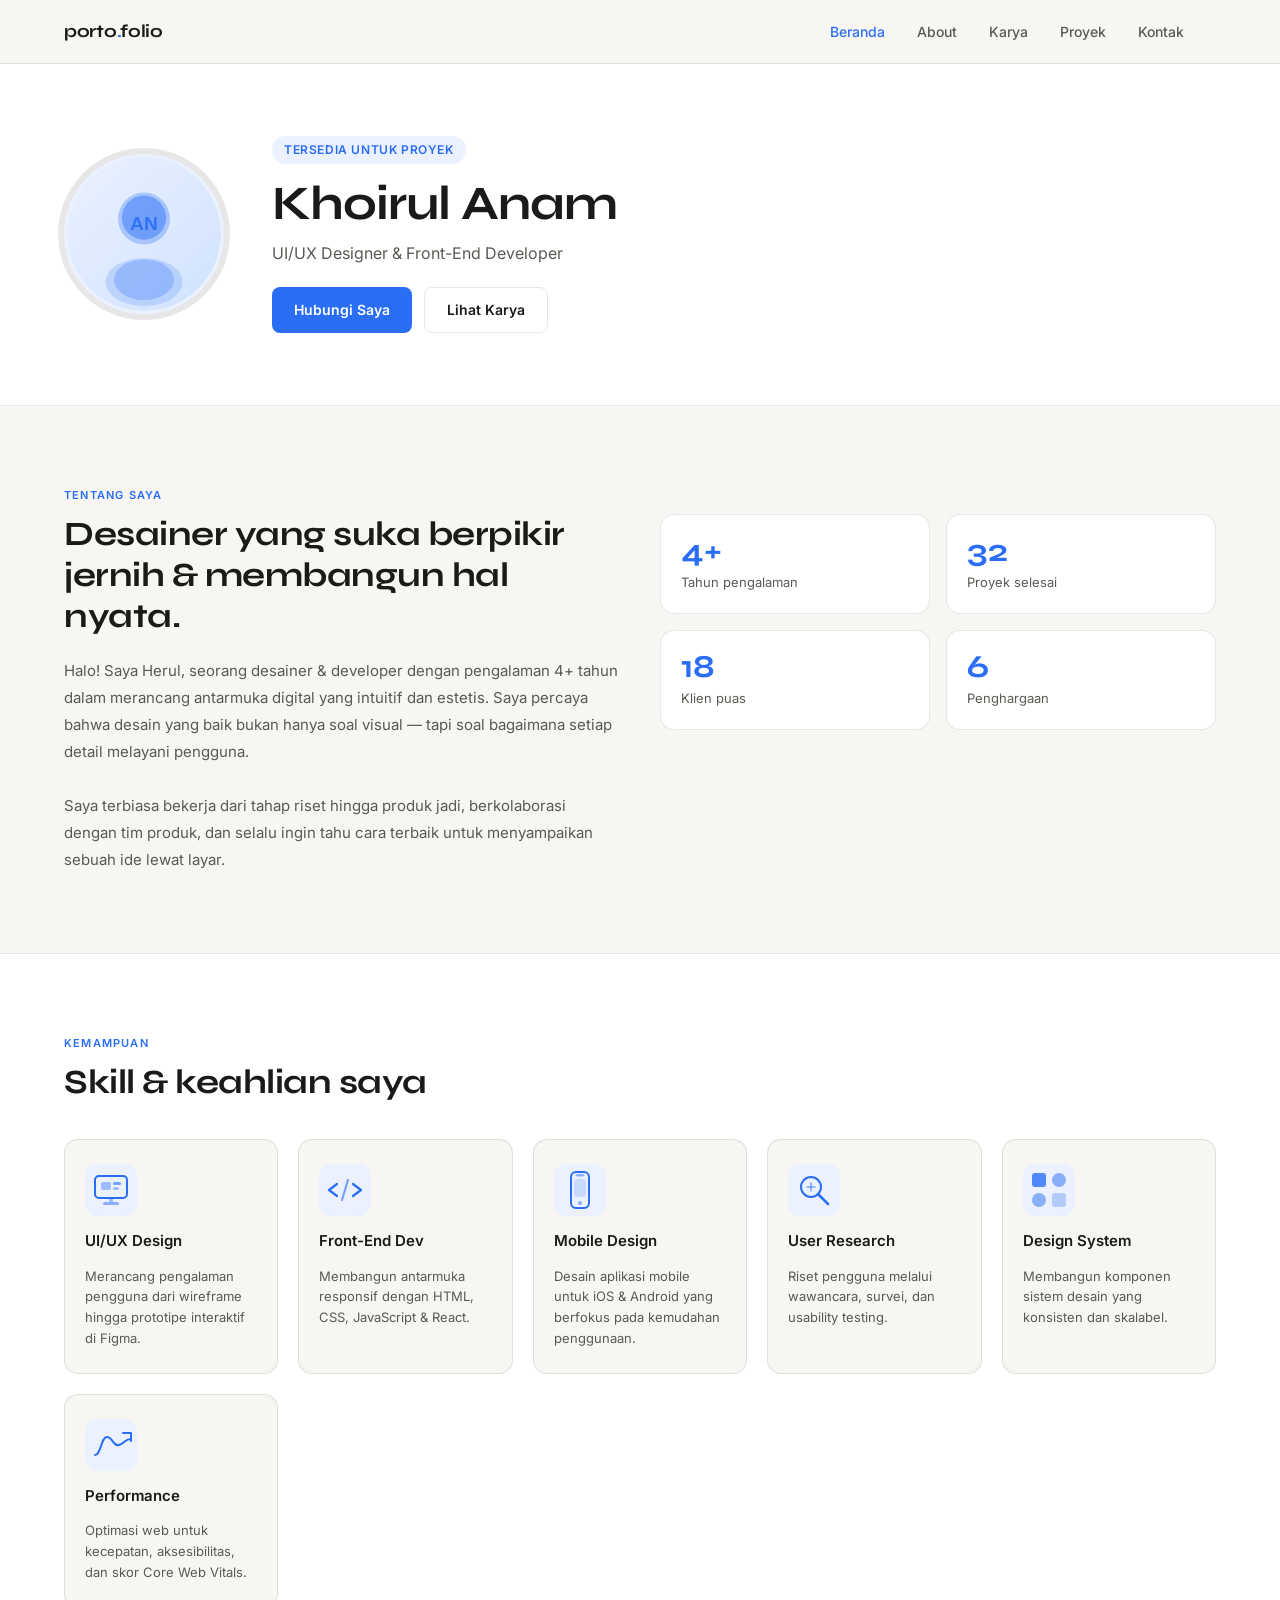
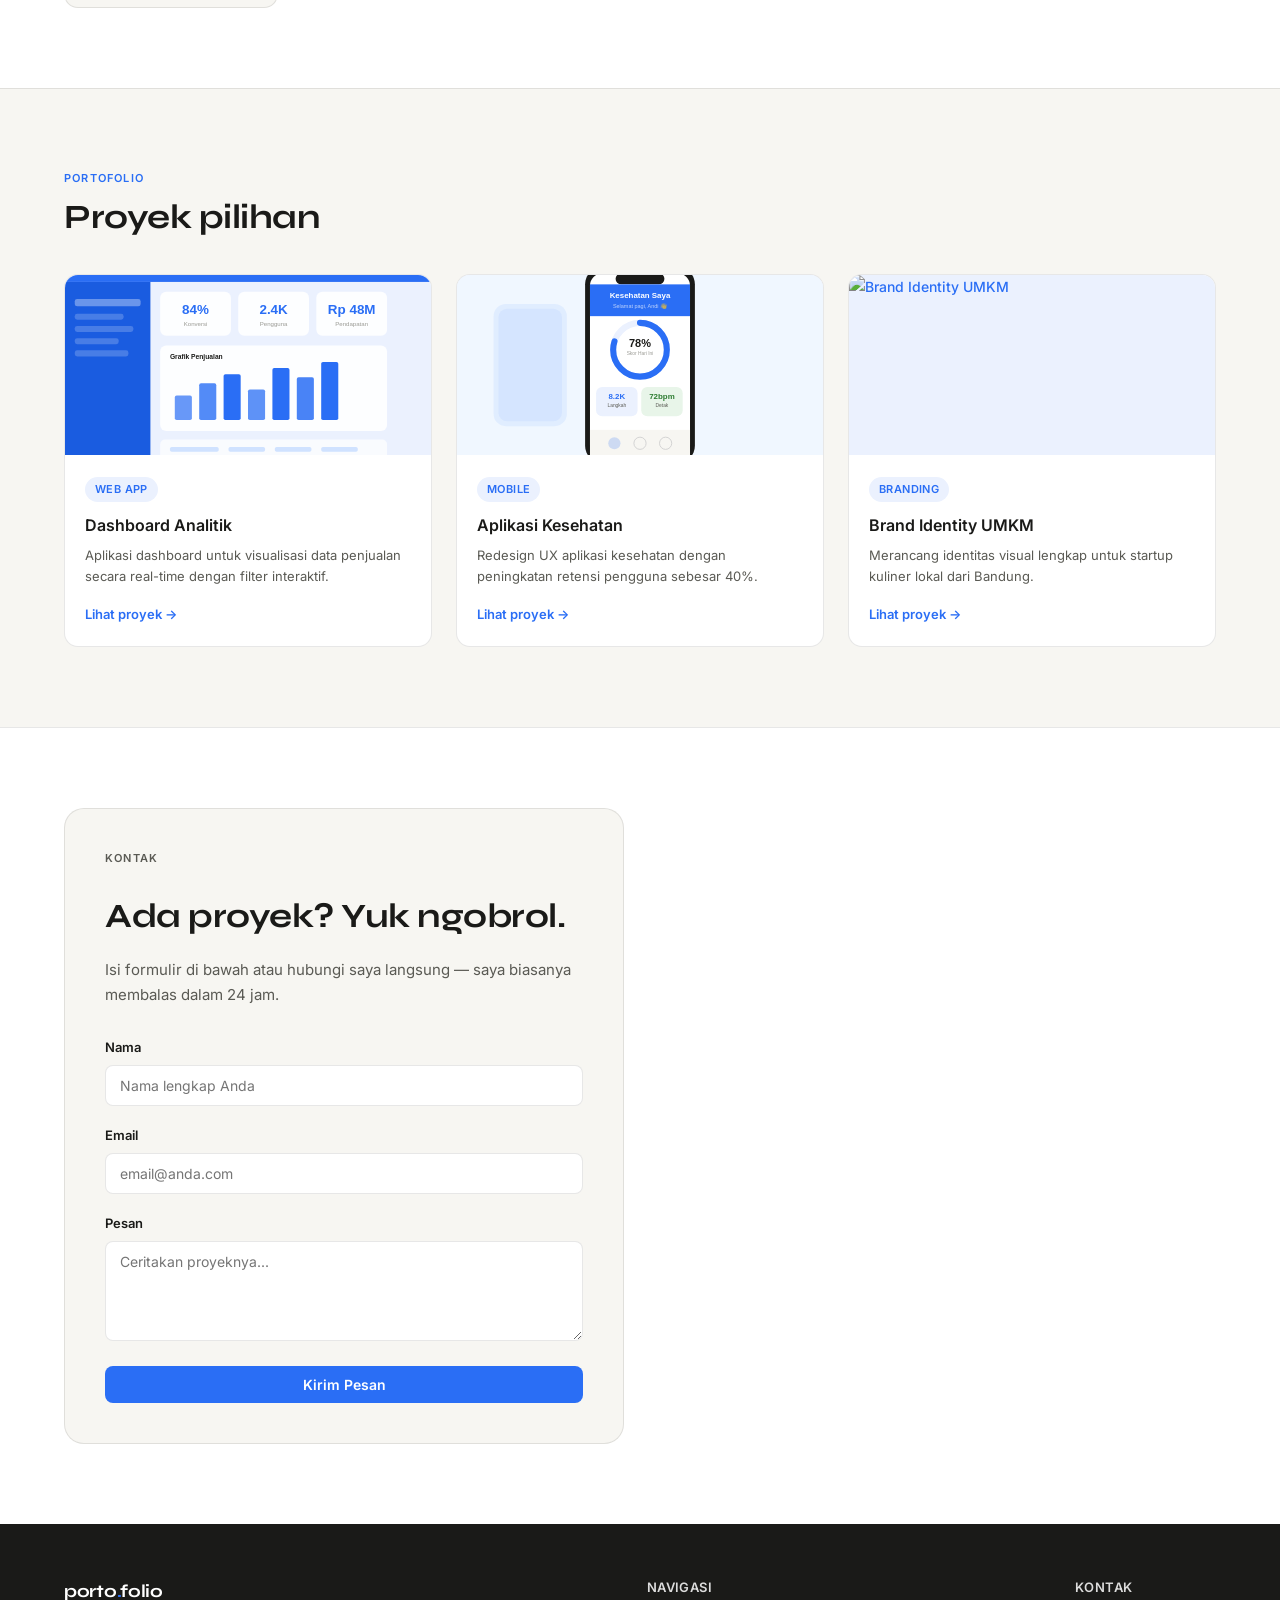
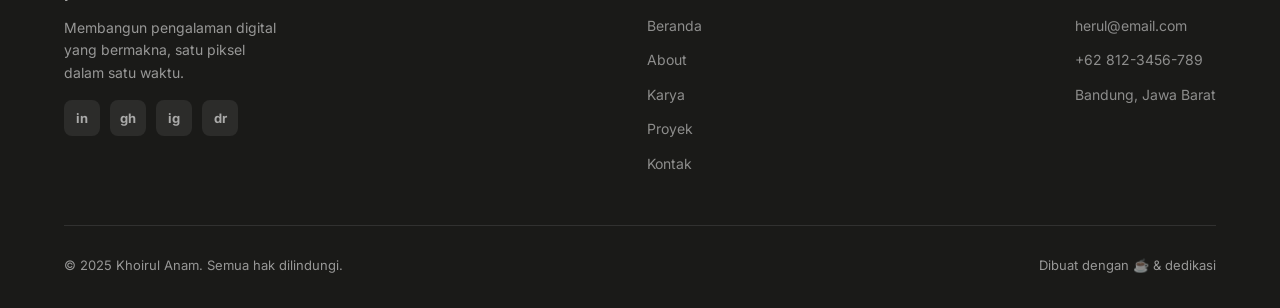
==== commit 5a1e61c7: "update file" ====
--- a/index.html
+++ b/index.html
@@ -26,6 +26,7 @@
       <li><a href="#karya">Karya</a></li>
       <li><a href="#proyek">Proyek</a></li>
       <li><a href="#kontak">Kontak</a></li>
+      <li><a href="ver.liquid glass"></a></li>
     </ul>
     <button class="nav-toggle" id="navToggle" aria-label="Buka menu" aria-expanded="false">
       <span></span>
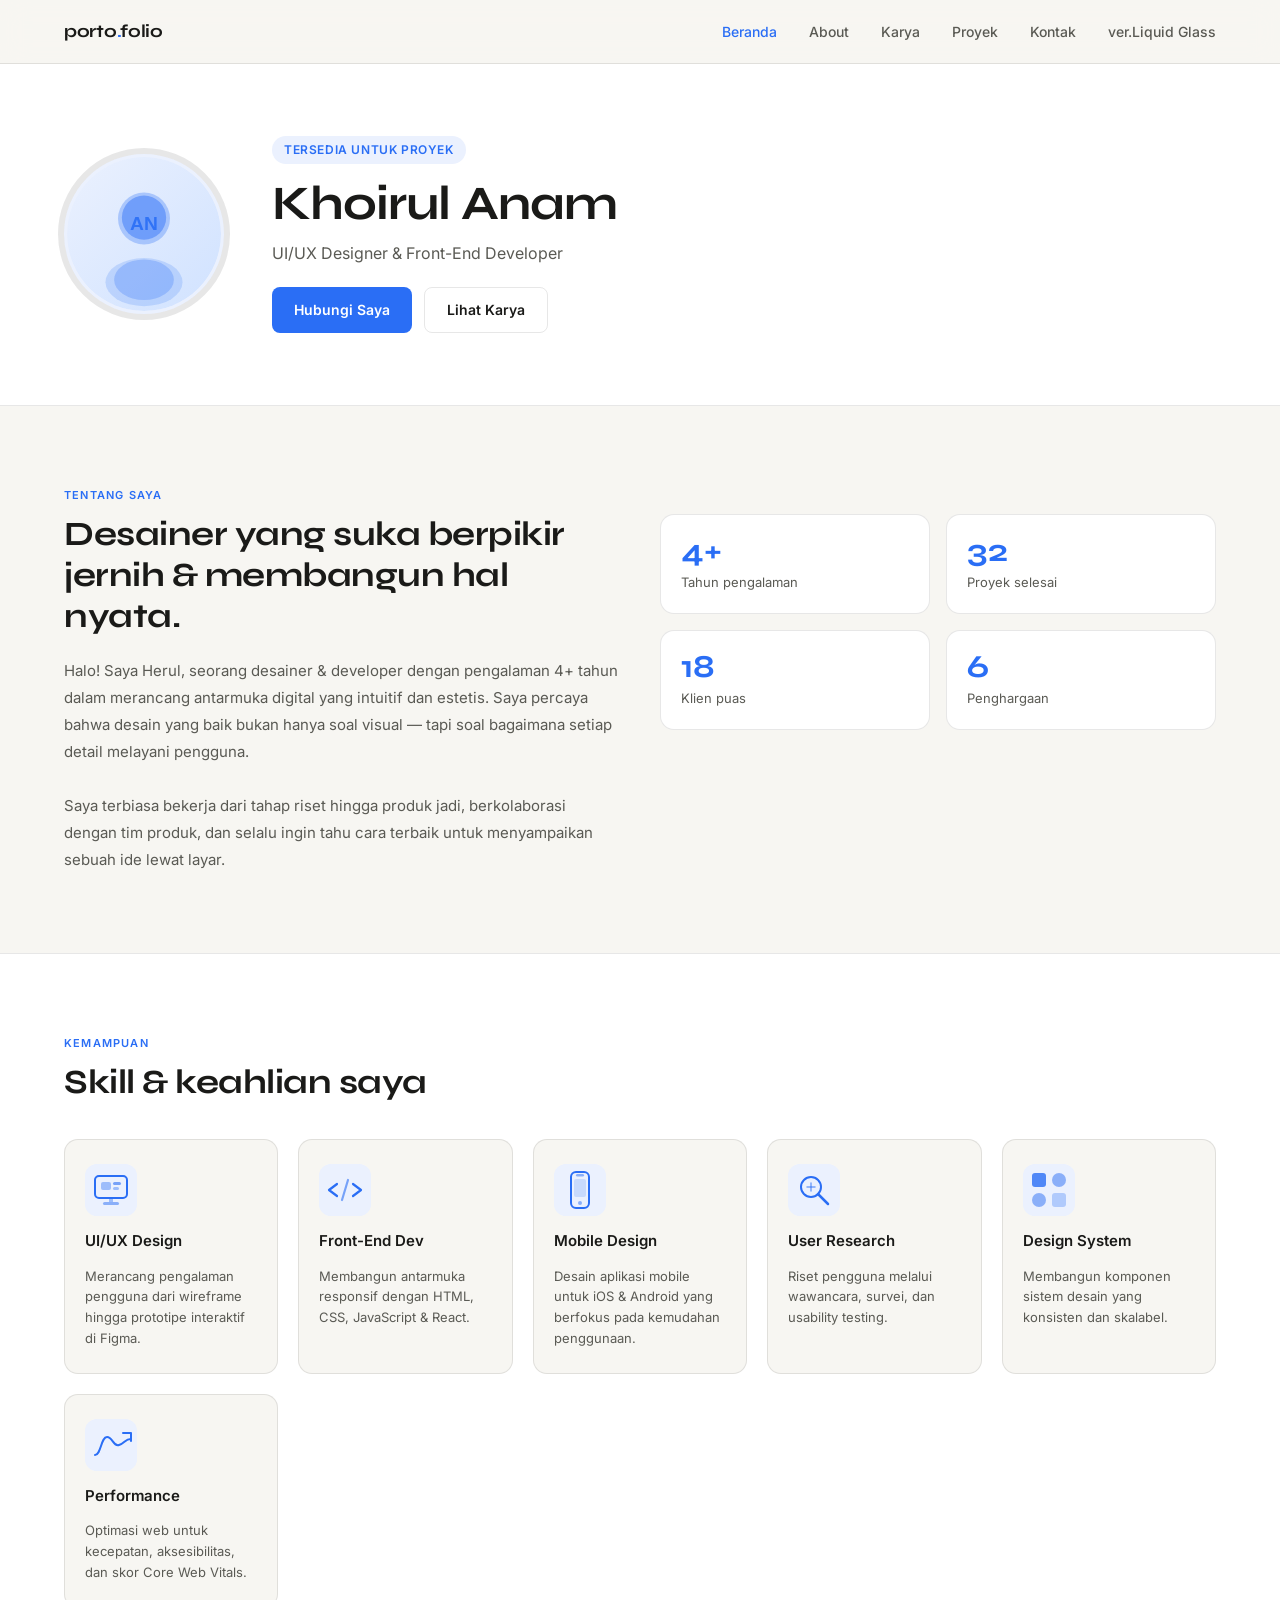
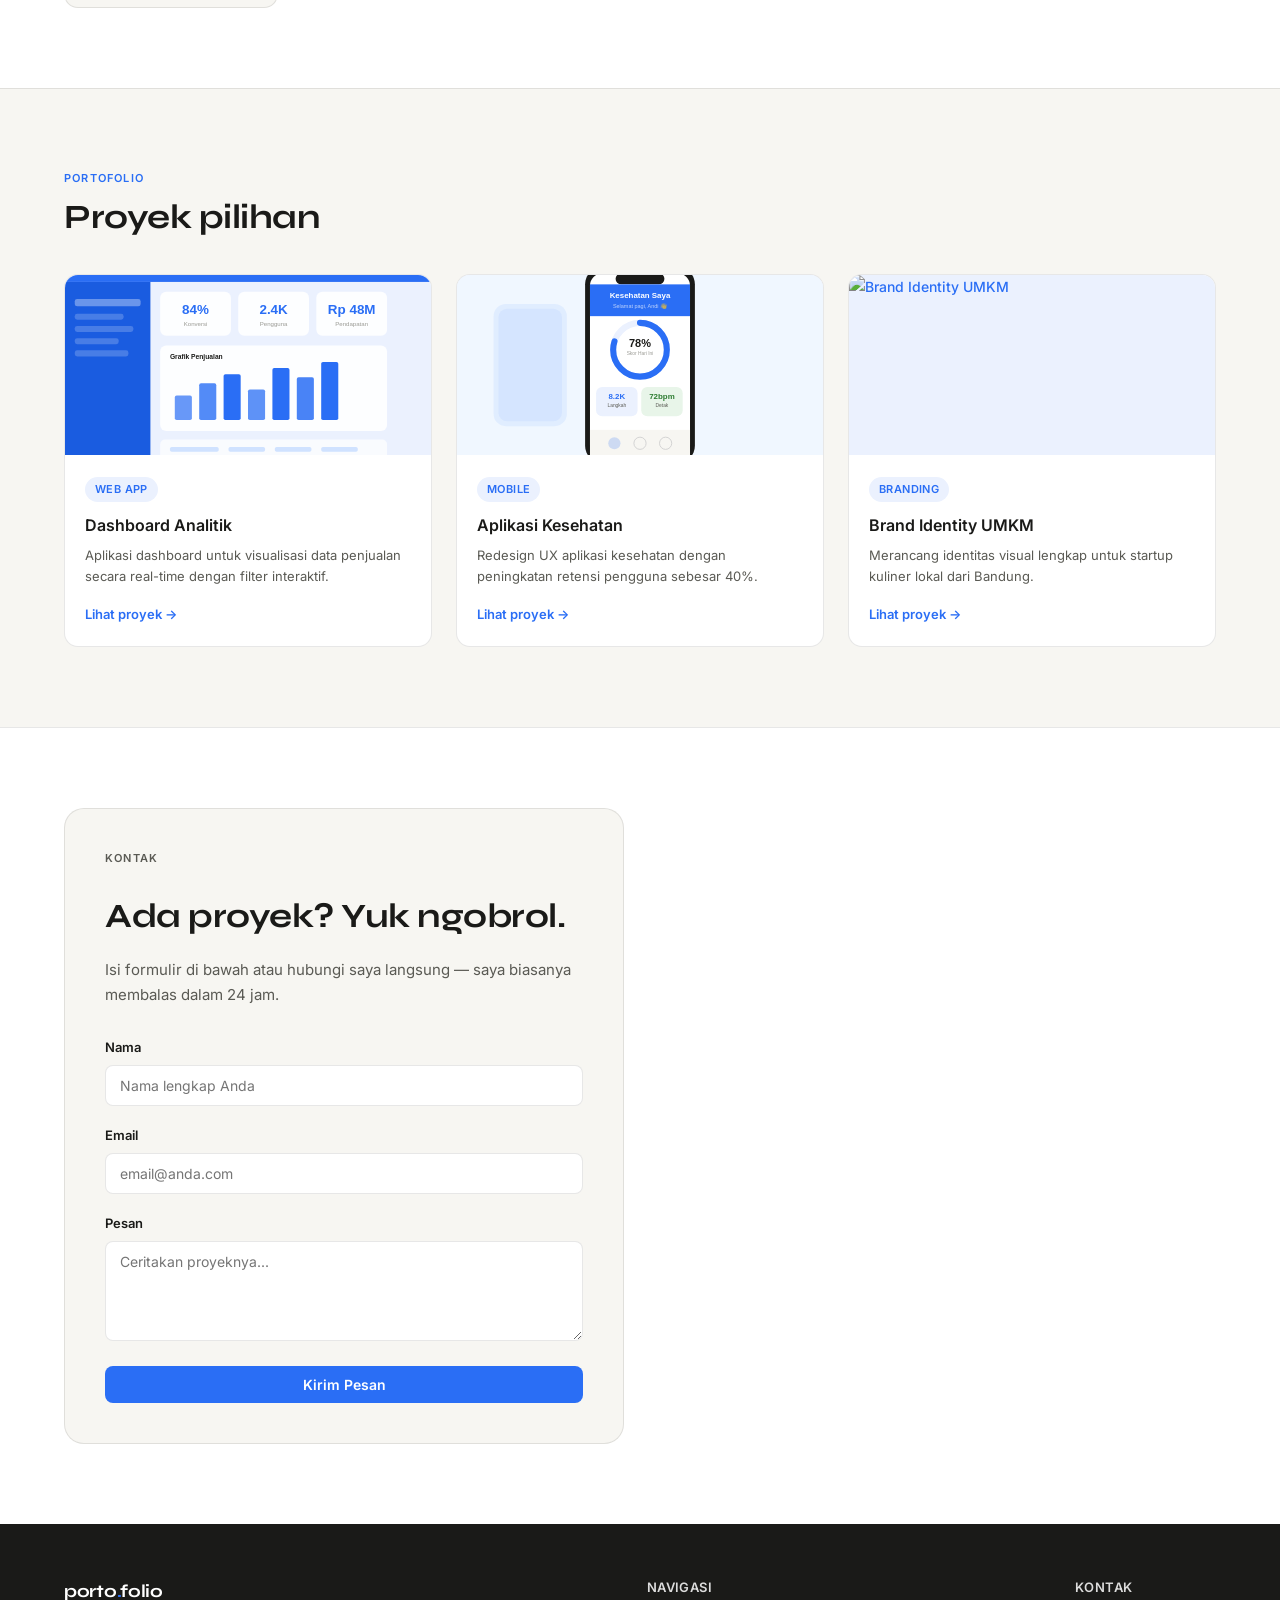
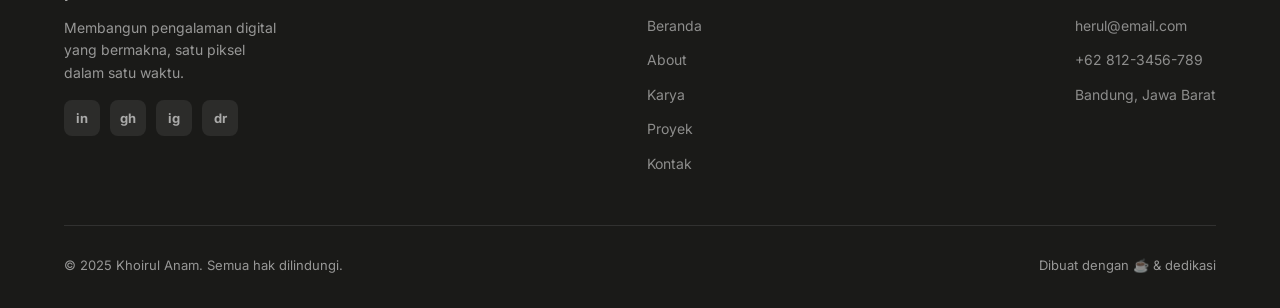
==== commit 1280fbdd: "update" ====
--- a/index.html
+++ b/index.html
@@ -26,7 +26,7 @@
       <li><a href="#karya">Karya</a></li>
       <li><a href="#proyek">Proyek</a></li>
       <li><a href="#kontak">Kontak</a></li>
-      <li><a href="ver.liquid glass"></a></li>
+      <li><a href="indexL.html">ver.Liquid Glass</a></li>
     </ul>
     <button class="nav-toggle" id="navToggle" aria-label="Buka menu" aria-expanded="false">
       <span></span>
